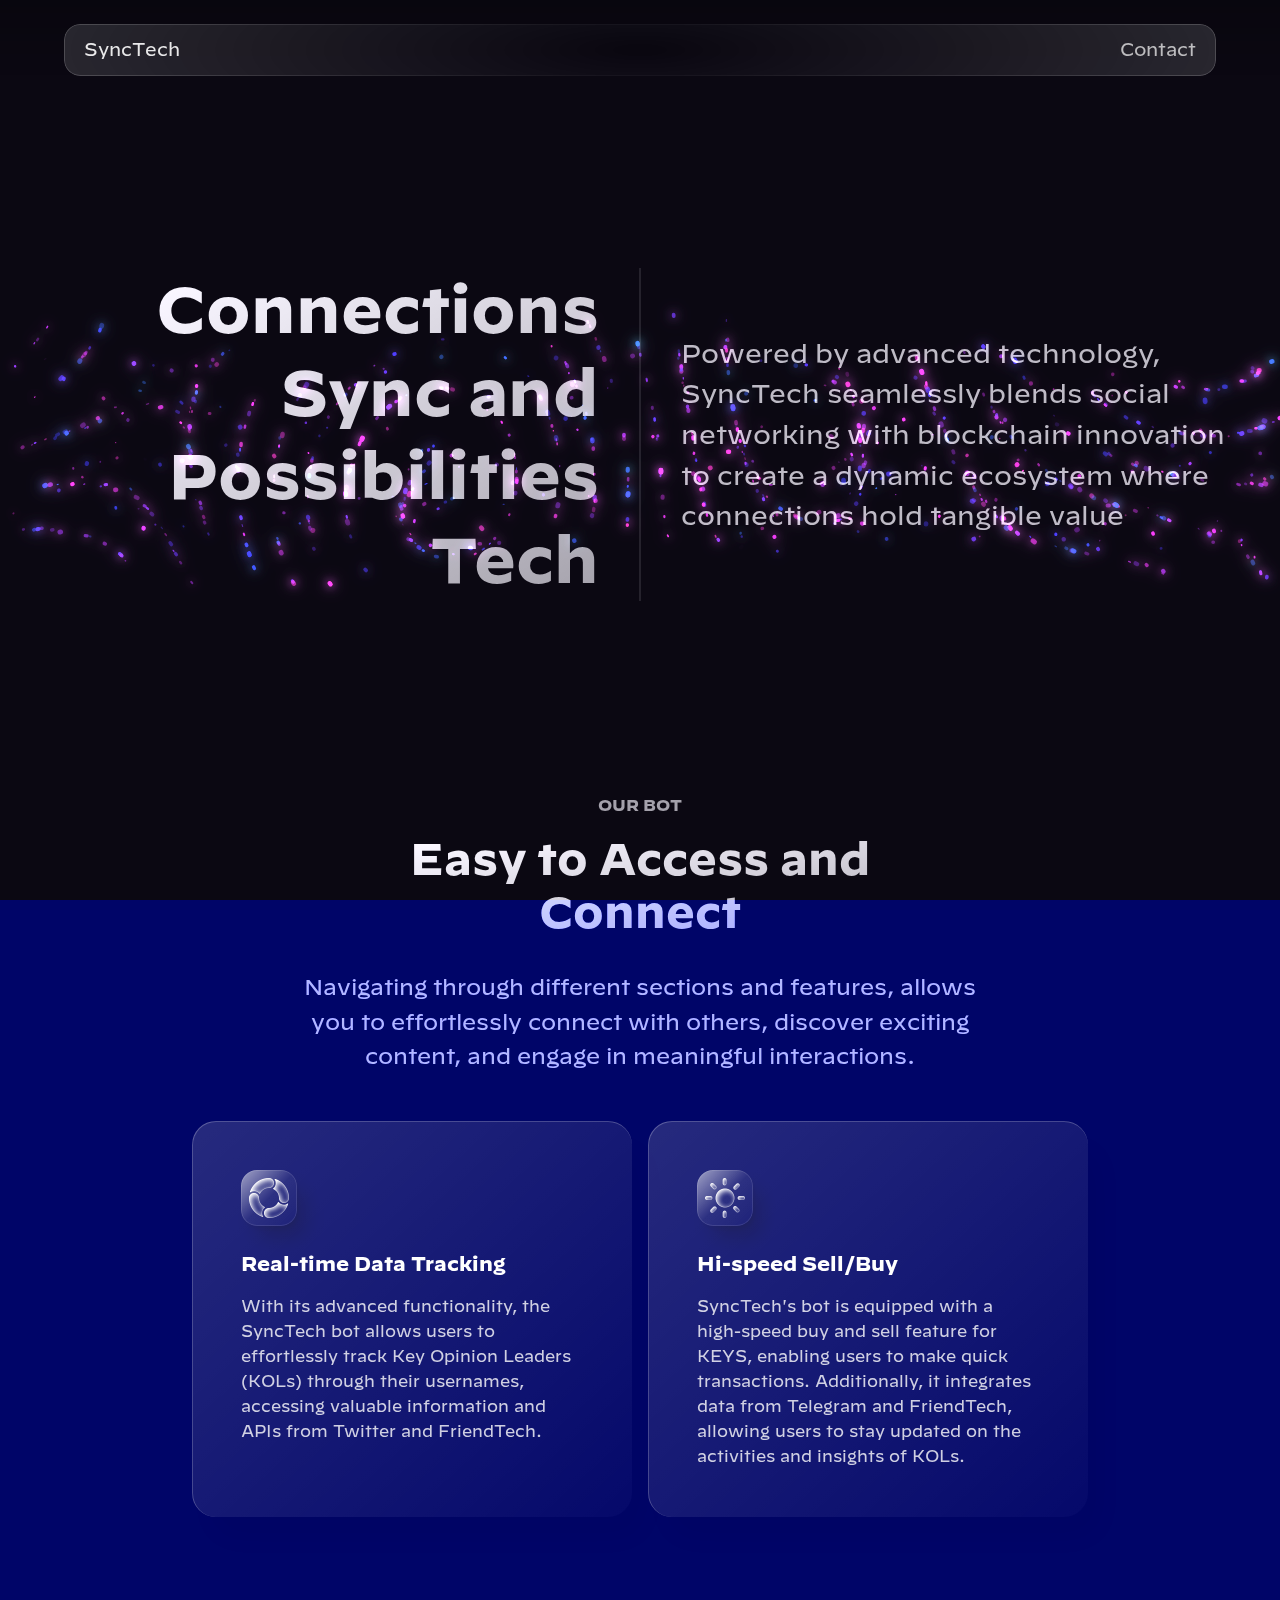
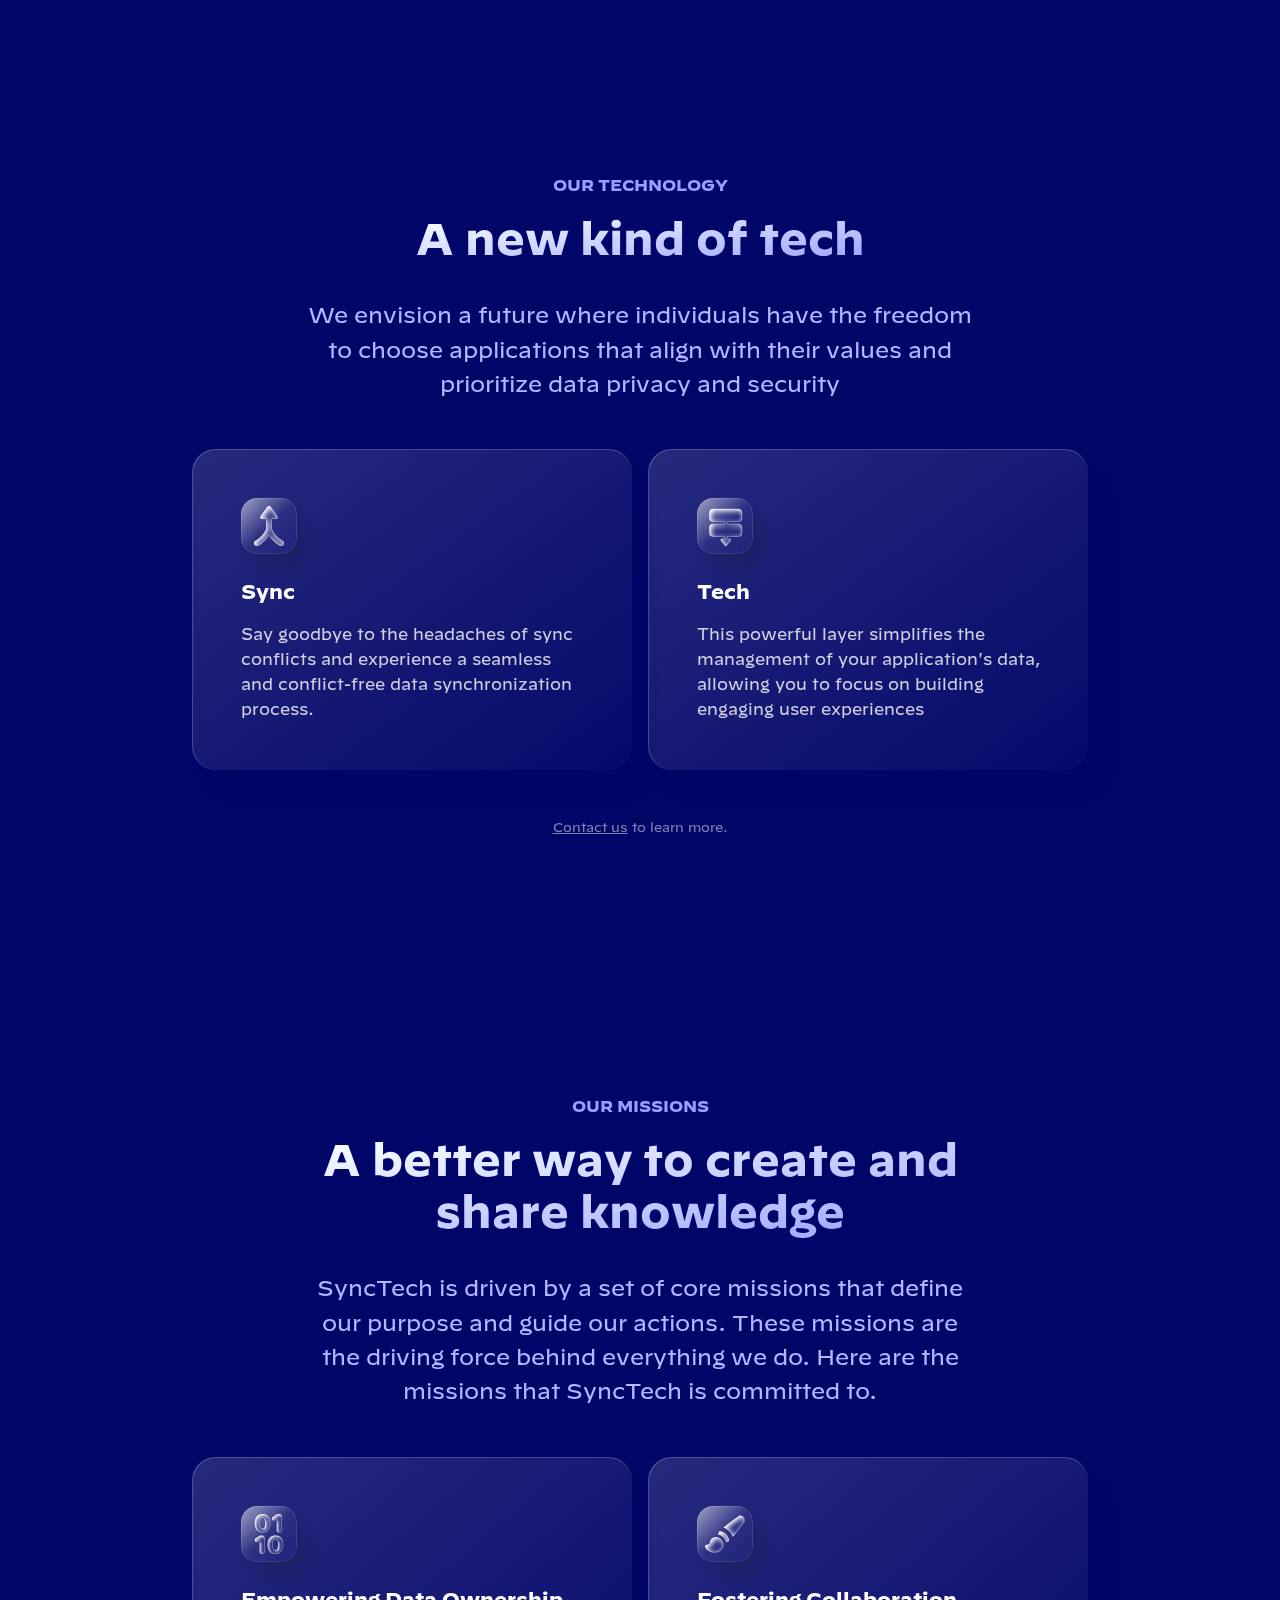
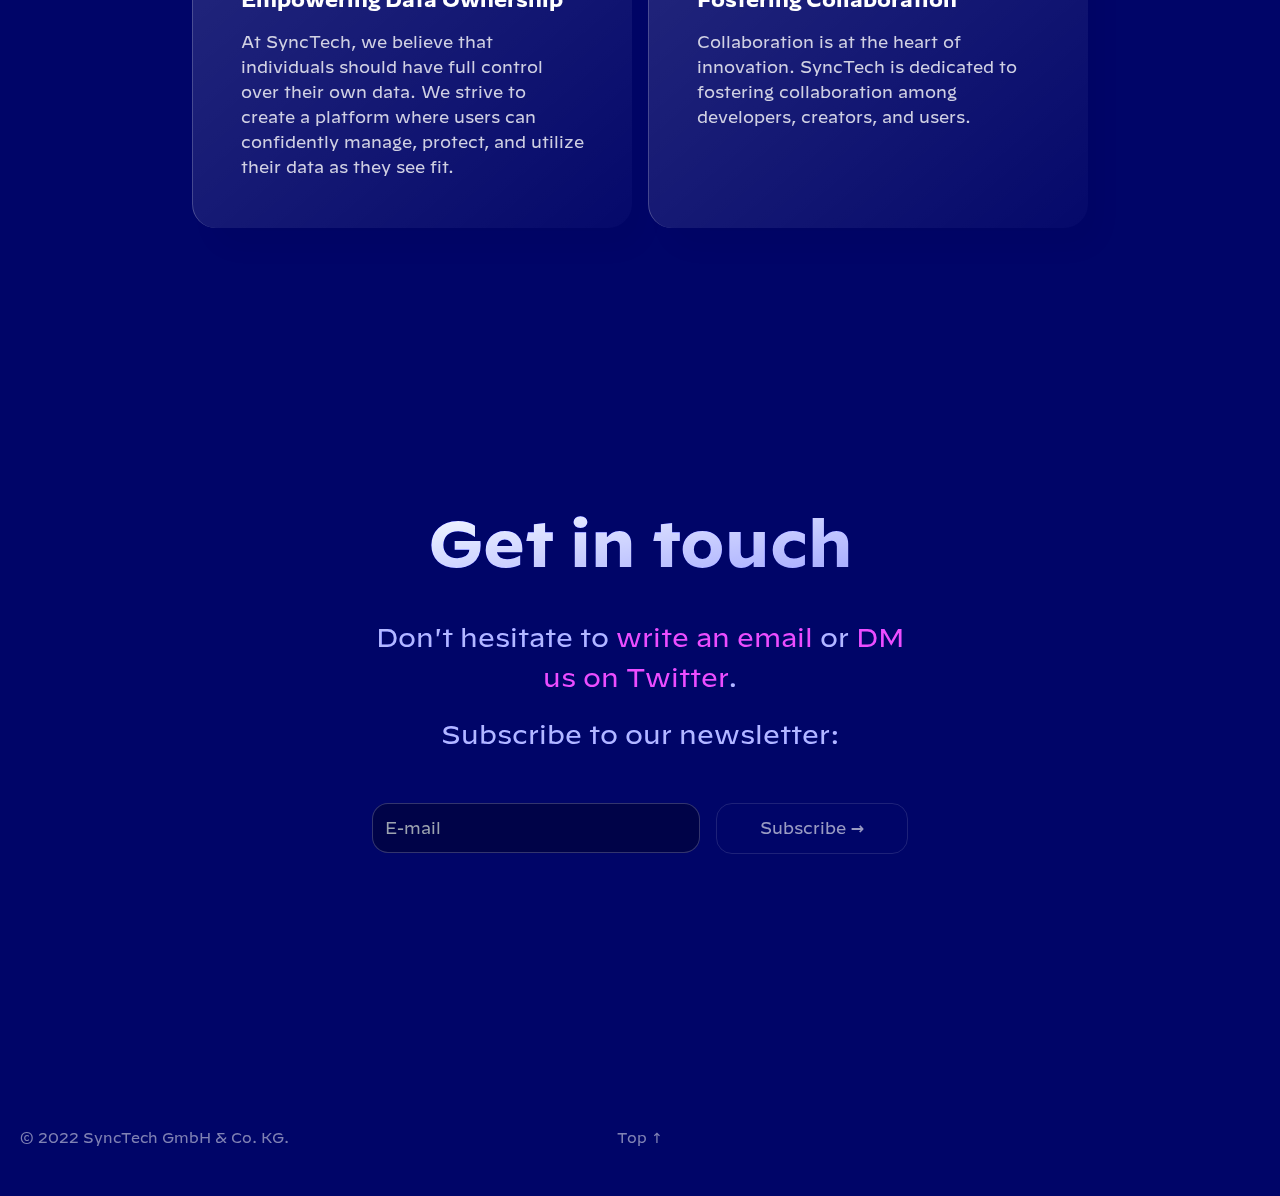
==== index.html @ 9c57cded "Init web" ====
<!DOCTYPE html>
<html lang="en" dir="ltr">
  <head>
    <meta charset="utf-8" />
    <link rel="icon" href="favicon.png" sizes="any" />
    <meta
      name="viewport"
      content="width=device-width, initial-scale=1, viewport-fit=cover"
    />
    <meta http-equiv="content-security-policy" content />
    <title>Semantical</title>
    <meta
      name="description"
      content="Semantical is a small privately funded team aspiring to help individuals regain and keep control of their digital lives by developing humane digital experiences and a technological base for all."
      data-svelte="svelte-8d6ien"
    />
    <meta name="theme-color" content="#2b047a" data-svelte="svelte-8d6ien" />
    <meta
      property="og:url"
      content="https://semantical.com/"
      data-svelte="svelte-8d6ien"
    />
    <meta property="og:type" content="website" data-svelte="svelte-8d6ien" />
    <meta
      property="og:site_name"
      content="Semantical"
      data-svelte="svelte-8d6ien"
    />
    <meta
      property="og:title"
      content="Semantical — Let&#39;s regain control of our digital lives"
      data-svelte="svelte-8d6ien"
    />
    <meta
      property="og:description"
      content="Semantical is a small privately funded team aspiring to help individuals regain and keep control of their digital lives by developing humane digital experiences and a technological base for all."
      data-svelte="svelte-8d6ien"
    />
    <meta
      name="twitter:card"
      content="summary_large_image"
      data-svelte="svelte-8d6ien"
    />
    <meta
      name="twitter:title"
      content="Semantical — Let&#39;s regain control of our digital lives"
      data-svelte="svelte-8d6ien"
    />
    <meta
      name="twitter:description"
      content="Semantical is a small privately funded team aspiring to help individuals regain and keep control of their digital lives by developing humane digital experiences and a technological base for all."
      data-svelte="svelte-8d6ien"
    />
    <meta
      property="og:image"
      content="https://semantical.com/preview.jpg"
      data-svelte="svelte-8d6ien"
    />
    <meta
      property="og:image:secure_url"
      content="https://semantical.com/preview.jpg"
      data-svelte="svelte-8d6ien"
    />
    <meta
      property="og:image:type"
      content="image/jpeg"
      data-svelte="svelte-8d6ien"
    />
    <meta
      property="og:image:width"
      content="1280"
      data-svelte="svelte-8d6ien"
    />
    <meta
      property="og:image:height"
      content="720"
      data-svelte="svelte-8d6ien"
    />
    <meta
      property="og:video"
      content="https://semantical.com/preview.mp4"
      data-svelte="svelte-8d6ien"
    />
    <meta
      property="og:video:secure_url"
      content="https://semantical.com/preview.mp4"
      data-svelte="svelte-8d6ien"
    />
    <meta
      property="og:video:type"
      content="video/mp4"
      data-svelte="svelte-8d6ien"
    />
    <meta
      property="og:video:width"
      content="1280"
      data-svelte="svelte-8d6ien"
    />
    <meta
      property="og:video:height"
      content="720"
      data-svelte="svelte-8d6ien"
    />
    <link href="_app/immutable/assets/_layout-c08d21cc.css" rel="stylesheet" />
    <link href="_app/immutable/assets/_page-bfe4508e.css" rel="stylesheet" />
    <link rel="modulepreload" href="_app/immutable/start-b092109f.js" />
    <link rel="modulepreload" href="_app/immutable/chunks/index-0f9def9f.js" />
    <link
      rel="modulepreload"
      href="_app/immutable/chunks/singletons-992bbdee.js"
    />
    <link
      rel="modulepreload"
      href="_app/immutable/components/pages/_layout.svelte-d5bdb21a.js"
    />
    <link rel="modulepreload" href="_app/immutable/chunks/stores-7d1df338.js" />
    <link
      rel="modulepreload"
      href="_app/immutable/modules/pages/_layout.js-7b9cbfbc.js"
    />
    <link
      rel="modulepreload"
      href="_app/immutable/chunks/_layout-8d2a742b.js"
    />

    <link
      rel="modulepreload"
      href="_app/immutable/components/pages/_page.svelte-9ad414f0.js"
    />
    <link
      rel="preload"
      href="font/Decimal-Book.woff2"
      as="font"
      type="font/woff2"
      crossorigin="anonymous"
    />
    <link
      rel="preload"
      href="font/Decimal-Bold.woff2"
      as="font"
      type="font/woff2"
      crossorigin="anonymous"
    />
    <script src="/canvas.js"></script>
    <script src="/demoad.js"></script>
    <script src="/utils.js"></script>
    <script src="/noise.min.js"></script>
  </head>
  <body class="flex flex-col min-h-smallscreen">
    <div class="content content--canvas">
      <canvas
        width="1119"
        height="920"
        style="position: fixed; top: 0px; left: 0px; width: 100%; height: 100%"
      ></canvas>
    </div>

    <nav
      class="z-40 bg-gradient-to-b from-black/20 to-transparent px-screen pt-5 sm:p-6 sm:pb-0 w-full"
    >
      <div
        class="relative relative mx-auto w-full max-w-6xl rounded-2xl backdrop-blur-lg"
      >
        <div
          class="absolute inset-[.375rem] rounded-[.625rem] bg-white opacity-0"
        ></div>
        <ul
          class="flex justify-between px-5 py-3 text-lg after:absolute after:inset-0 after:rounded-2xl after:border after:border-white/30 after:bg-white/20 svelte-6bv4xv"
        >
          <li class="text-white/90">
            <a
              class="link relative z-10 -mx-[.875rem] -my-[.375rem] block px-[.875rem] py-[.375rem] hover:cursor-pointer"
              href="index.html"
              >SyncTech</a
            >
          </li>
          <div class="flex gap-5 sm:gap-8">
            <li class="text-white/70">
              <a
                class="link relative z-10 -mx-[.875rem] -my-[.375rem] block px-[.875rem] py-[.375rem] hover:cursor-pointer"
                href="index.html#contact"
                >Contact</a
              >
            </li>
          </div>
        </ul>
      </div>
    </nav>
    <div
      class="flex flex-col items-center gap-12 px-screen pt-12 pb-32 sm:gap-48 sm:py-48"
    >
      <div>
        <section class="flex flex-col items-center">
          <header
            class="relative grid max-w-xl grid-cols-1 place-content-center gap-6 mix-blend-plus-lighter sm:gap-10 sm:text-center lg:max-w-7xl lg:grid-cols-[1fr_2px_1fr]"
          >
            <h1 class="title self-center font-extrabold lg:text-right">
              Connections Sync and Possibilities Tech
            </h1>
            <div
              class="divider hidden lg:block lg:bg-white lg:bg-opacity-10"
            ></div>
            <p class="subtitle self-center opacity-70 lg:text-left">
              Powered by advanced technology, SyncTech seamlessly blends social
              networking with blockchain innovation to create a dynamic
              ecosystem where connections hold tangible value
            </p>
          </header>
        </section>
      </div>
    </div>
    <main class="flex flex-col gap-32 px-screen sm:gap-64">
      <section
        class="flex flex-col items-center justify-center gap-12 text-center undefined"
      >
        <header
          class="flex max-w-2xl flex-col gap-4 text-left mix-blend-plus-lighter sm:text-center"
        >
          <p class="font-bold uppercase text-white/60">OUR BOT</p>
          <h2 class="heading mb-4 font-bold sm:mx-auto">
            Easy to Access and Connect
          </h2>
          <p class="subheading opacity-70">
            Navigating through different sections and features, allows you to
            effortlessly connect with others, discover exciting content, and
            engage in meaningful interactions.
          </p>
        </header>
        <div
          class="grid grid-cols-1 gap-4 sm:max-w-3xl sm:grid-cols-[1fr_1fr] xl:max-w-4xl"
        >
          <div class="gesture-wrapper svelte-10rpdgm">
            <div class="gesture-item h-full svelte-10rpdgm">
              <img
                src="icon/now.png"
                loading="lazy"
                width="40"
                height="40"
                alt="'now' icon"
                aria-hidden="true"
                class="icon pointer-events-none absolute top-10 left-10 z-50 m-[1px] box-content rounded-2xl bg-gradient-to-br from-white/50 via-white/5 to-transparent p-2 mix-blend-plus-lighter sm:top-12 sm:left-12 svelte-1pt0422"
              />
              <div
                class="box flex h-full flex-col gap-4 rounded-[1.5rem] p-10 text-left sm:p-12 glass"
              >
                <div
                  aria-hidden="true"
                  class="mb-2 box-content h-10 w-10 p-2"
                ></div>
                <h3 class="headline font-bold">Real-time Data Tracking</h3>
                <p class="text opacity-80">
                  With its advanced functionality, the SyncTech bot allows users
                  to effortlessly track Key Opinion Leaders (KOLs) through their
                  usernames, accessing valuable information and APIs from
                  Twitter and FriendTech.
                </p>
              </div>
            </div>
          </div>
          <div class="gesture-wrapper svelte-10rpdgm">
            <div class="gesture-item h-full svelte-10rpdgm">
              <img
                src="icon/today.png"
                loading="lazy"
                width="40"
                height="40"
                alt="'today' icon"
                aria-hidden="true"
                class="icon pointer-events-none absolute top-10 left-10 z-50 m-[1px] box-content rounded-2xl bg-gradient-to-br from-white/50 via-white/5 to-transparent p-2 mix-blend-plus-lighter sm:top-12 sm:left-12 svelte-1pt0422"
              />
              <div
                class="box flex h-full flex-col gap-4 rounded-[1.5rem] p-10 text-left sm:p-12 glass"
              >
                <div
                  aria-hidden="true"
                  class="mb-2 box-content h-10 w-10 p-2"
                ></div>
                <h3 class="headline font-bold">Hi-speed Sell/Buy</h3>
                <p class="text opacity-80">
                  SyncTech's bot is equipped with a high-speed buy and sell
                  feature for KEYS, enabling users to make quick transactions.
                  Additionally, it integrates data from Telegram and FriendTech,
                  allowing users to stay updated on the activities and insights
                  of KOLs.
                </p>
              </div>
            </div>
          </div>
        </div>
      </section>
      <section
        class="flex flex-col items-center justify-center gap-12 text-center undefined"
      >
        <header
          class="flex max-w-2xl flex-col gap-4 text-left mix-blend-plus-lighter sm:text-center"
        >
          <p class="font-bold uppercase text-white/60">OUR TECHNOLOGY</p>
          <h2 class="heading mb-4 font-bold sm:mx-auto">A new kind of tech</h2>
          <p class="subheading opacity-70">
            We envision a future where individuals have the freedom to choose
            applications that align with their values and prioritize data
            privacy and security
          </p>
        </header>
        <div
          class="grid grid-cols-1 gap-4 sm:max-w-3xl sm:grid-cols-[1fr_1fr] xl:max-w-4xl"
        >
          <div class="gesture-wrapper svelte-10rpdgm">
            <div class="gesture-item h-full svelte-10rpdgm">
              <img
                src="icon/convergent.png"
                loading="lazy"
                width="40"
                height="40"
                alt="'convergent' icon"
                aria-hidden="true"
                class="icon pointer-events-none absolute top-10 left-10 z-50 m-[1px] box-content rounded-2xl bg-gradient-to-br from-white/50 via-white/5 to-transparent p-2 mix-blend-plus-lighter sm:top-12 sm:left-12 svelte-1pt0422"
              />
              <div
                class="box flex h-full flex-col gap-4 rounded-[1.5rem] p-10 text-left sm:p-12 glass"
              >
                <div
                  aria-hidden="true"
                  class="mb-2 box-content h-10 w-10 p-2"
                ></div>
                <h3 class="headline font-bold">Sync</h3>
                <p class="text opacity-80">
                  Say goodbye to the headaches of sync conflicts and experience
                  a seamless and conflict-free data synchronization process.
                </p>
              </div>
            </div>
          </div>
          <div class="gesture-wrapper svelte-10rpdgm">
            <div class="gesture-item h-full svelte-10rpdgm">
              <img
                src="icon/dataflow.png"
                loading="lazy"
                width="40"
                height="40"
                alt="'dataflow' icon"
                aria-hidden="true"
                class="icon pointer-events-none absolute top-10 left-10 z-50 m-[1px] box-content rounded-2xl bg-gradient-to-br from-white/50 via-white/5 to-transparent p-2 mix-blend-plus-lighter sm:top-12 sm:left-12 svelte-1pt0422"
              />
              <div
                class="box flex h-full flex-col gap-4 rounded-[1.5rem] p-10 text-left sm:p-12 glass"
              >
                <div
                  aria-hidden="true"
                  class="mb-2 box-content h-10 w-10 p-2"
                ></div>
                <h3 class="headline font-bold">Tech</h3>
                <p class="text opacity-80">
                  This powerful layer simplifies the management of your
                  application's data, allowing you to focus on building engaging
                  user experiences
                </p>
              </div>
            </div>
          </div>
        </div>
        <small class="opacity-50" slot="after"
          ><a href="index.html#contact" class="underline">Contact us</a> to
          learn more.
        </small>
      </section>
      <section
        class="flex flex-col items-center justify-center gap-12 text-center undefined"
      >
        <header
          class="flex max-w-2xl flex-col gap-4 text-left mix-blend-plus-lighter sm:text-center"
        >
          <p class="font-bold uppercase text-white/60">OUR MISSIONS</p>
          <h2 class="heading mb-4 font-bold sm:mx-auto">
            A better way to create and share knowledge
          </h2>
          <p class="subheading opacity-70">
            SyncTech is driven by a set of core missions that define our purpose
            and guide our actions. These missions are the driving force behind
            everything we do. Here are the missions that SyncTech is committed
            to.
          </p>
        </header>
        <div
          class="grid grid-cols-1 gap-4 sm:max-w-3xl sm:grid-cols-[1fr_1fr] xl:max-w-4xl"
        >
          <div class="gesture-wrapper svelte-10rpdgm">
            <div class="gesture-item h-full svelte-10rpdgm">
              <img
                src="icon/data.png"
                loading="lazy"
                width="40"
                height="40"
                alt="'data' icon"
                aria-hidden="true"
                class="icon pointer-events-none absolute top-10 left-10 z-50 m-[1px] box-content rounded-2xl bg-gradient-to-br from-white/50 via-white/5 to-transparent p-2 mix-blend-plus-lighter sm:top-12 sm:left-12 svelte-1pt0422"
              />
              <div
                class="box flex h-full flex-col gap-4 rounded-[1.5rem] p-10 text-left sm:p-12 glass"
              >
                <div
                  aria-hidden="true"
                  class="mb-2 box-content h-10 w-10 p-2"
                ></div>
                <h3 class="headline font-bold">Empowering Data Ownership</h3>
                <p class="text opacity-80">
                  At SyncTech, we believe that individuals should have full
                  control over their own data. We strive to create a platform
                  where users can confidently manage, protect, and utilize their
                  data as they see fit.
                </p>
              </div>
            </div>
          </div>
          <div class="gesture-wrapper svelte-10rpdgm">
            <div class="gesture-item h-full svelte-10rpdgm">
              <img
                src="icon/create.png"
                loading="lazy"
                width="40"
                height="40"
                alt="'create' icon"
                aria-hidden="true"
                class="icon pointer-events-none absolute top-10 left-10 z-50 m-[1px] box-content rounded-2xl bg-gradient-to-br from-white/50 via-white/5 to-transparent p-2 mix-blend-plus-lighter sm:top-12 sm:left-12 svelte-1pt0422"
              />
              <div
                class="box flex h-full flex-col gap-4 rounded-[1.5rem] p-10 text-left sm:p-12 glass"
              >
                <div
                  aria-hidden="true"
                  class="mb-2 box-content h-10 w-10 p-2"
                ></div>
                <h3 class="headline font-bold">Fostering Collaboration</h3>
                <p class="text opacity-80">
                  Collaboration is at the heart of innovation. SyncTech is
                  dedicated to fostering collaboration among developers,
                  creators, and users.
                </p>
              </div>
            </div>
          </div>
        </div>
      </section>
    </main>
    <div class="min-h-smallscreen flex flex-col">
      <section
        id="contact"
        class="flex min-h-screen flex-col justify-center gap-12 px-screen sm:text-center mx-auto max-w-xl grow"
      >
        <div class="flex flex-col justify-center gap-4 mix-blend-plus-lighter">
          <h2 class="title mb-4 font-bold">Get in touch</h2>
          <p class="subtitle text-white/70">
            Don&#39;t hesitate to
            <a href="" class="text-pink-500">write an email</a>
            or
            <a href="" class="text-pink-500">DM us on Twitter</a>.
          </p>
          <p class="subtitle text-white/70">Subscribe to our newsletter:</p>
        </div>
        <form
          class="isolate mx-auto flex w-full flex-col items-start gap-4 transition-all md:flex-row"
        >
          <input
            type="email"
            name="email"
            placeholder="E-mail"
            class="w-full grow rounded-2xl border-[0.5px] border-white/20 bg-black/30 p-3 backdrop-blur-lg transition-all"
          />
          <button
            type="submit"
            disabled
            class="relative w-full min-w-[12rem] rounded-2xl bg-white/10 p-3 backdrop-blur-lg transition-all after:transition-all hover:bg-white/20 disabled:border-[0.5px] disabled:border-white/20 disabled:bg-transparent disabled:p-[-0.5px] disabled:opacity-60 disabled:hover:bg-transparent md:w-auto form-none svelte-u3g3ao"
          >
            Subscribe&nbsp;<span class="font-sans font-bold">&rarr;</span>
          </button>
        </form>
      </section>
      <footer
        class="grid gap-6 px-screen text-sm lg:grid-cols-3 dark relative pb-12"
      >
        <p
          class="order-2 flex justify-center opacity-50 lg:order-1 lg:justify-start"
        >
          © 2022 SyncTech GmbH &amp; Co. KG.
        </p>
        <div
          class="order-1 flex justify-center divide-x divide-black/30 opacity-50 dark:divide-white/30"
        >
          <p class="h-min px-4">
            <button>Top <span class="font-sans">↑</span></button>
          </p>
        </div>
      </footer>
    </div>
    <script
      data-cfasync="false"
      src="cdn-cgi/scripts/5c5dd728/cloudflare-static/email-decode.min.js"
    ></script>
    <script type="module" data-sveltekit-hydrate="11spoh">
      import { start } from "./_app/immutable/start-b092109f.js";

      start({
        env: {},
        hydrate: {
          status: 200,
          error: null,
          node_ids: [0, 2],
          params: {},
          routeId: "",
          data: (function (a) {
            return [a, a];
          })(null),
          form: null,
        },
        paths: { base: "", assets: "" },
        target: document.querySelector('[data-sveltekit-hydrate="11spoh"]')
          .parentNode,
        trailing_slash: "never",
      });
    </script>
    <script
      defer
      src="https://static.cloudflareinsights.com/beacon.min.js/v8b253dfea2ab4077af8c6f58422dfbfd1689876627854"
      integrity="sha512-bjgnUKX4azu3dLTVtie9u6TKqgx29RBwfj3QXYt5EKfWM/9hPSAI/4qcV5NACjwAo8UtTeWefx6Zq5PHcMm7Tg=="
      data-cf-beacon='{"rayId":"7ff683641bcc7c83","version":"2023.8.0","r":1,"b":1,"token":"fa172fde4f7947ed870f79168eda29f5","si":100}'
      crossorigin="anonymous"
    ></script>
  </body>
</html>
---- _app/immutable/assets/_layout-c08d21cc.css ----
*,:before,:after{box-sizing:border-box;border-width:0;border-style:solid;border-color:#e5e7eb}:before,:after{--tw-content: ""}html{line-height:1.5;-webkit-text-size-adjust:100%;-moz-tab-size:4;-o-tab-size:4;tab-size:4;font-family:ui-sans-serif,system-ui,-apple-system,BlinkMacSystemFont,Segoe UI,Roboto,Helvetica Neue,Arial,Noto Sans,sans-serif,"Apple Color Emoji","Segoe UI Emoji",Segoe UI Symbol,"Noto Color Emoji"}body{margin:0;line-height:inherit}hr{height:0;color:inherit;border-top-width:1px}abbr:where([title]){-webkit-text-decoration:underline dotted;text-decoration:underline dotted}h1,h2,h3,h4,h5,h6{font-size:inherit;font-weight:inherit}a{color:inherit;text-decoration:inherit}b,strong{font-weight:bolder}code,kbd,samp,pre{font-family:ui-monospace,SFMono-Regular,Menlo,Monaco,Consolas,Liberation Mono,Courier New,monospace;font-size:1em}small{font-size:80%}sub,sup{font-size:75%;line-height:0;position:relative;vertical-align:baseline}sub{bottom:-.25em}sup{top:-.5em}table{text-indent:0;border-color:inherit;border-collapse:collapse}button,input,optgroup,select,textarea{font-family:inherit;font-size:100%;line-height:inherit;color:inherit;margin:0;padding:0}button,select{text-transform:none}button,[type=button],[type=reset],[type=submit]{-webkit-appearance:button;background-color:transparent;background-image:none}:-moz-focusring{outline:auto}:-moz-ui-invalid{box-shadow:none}progress{vertical-align:baseline}::-webkit-inner-spin-button,::-webkit-outer-spin-button{height:auto}[type=search]{-webkit-appearance:textfield;outline-offset:-2px}::-webkit-search-decoration{-webkit-appearance:none}::-webkit-file-upload-button{-webkit-appearance:button;font:inherit}summary{display:list-item}blockquote,dl,dd,h1,h2,h3,h4,h5,h6,hr,figure,p,pre{margin:0}fieldset{margin:0;padding:0}legend{padding:0}ol,ul,menu{list-style:none;margin:0;padding:0}textarea{resize:vertical}input::-moz-placeholder,textarea::-moz-placeholder{opacity:1;color:#9ca3af}input:-ms-input-placeholder,textarea:-ms-input-placeholder{opacity:1;color:#9ca3af}input::placeholder,textarea::placeholder{opacity:1;color:#9ca3af}button,[role=button]{cursor:pointer}:disabled{cursor:default}img,svg,video,canvas,audio,iframe,embed,object{display:block;vertical-align:middle}img,video{max-width:100%;height:auto}[hidden]{display:none}*,:before,:after{--tw-translate-x: 0;--tw-translate-y: 0;--tw-rotate: 0;--tw-skew-x: 0;--tw-skew-y: 0;--tw-scale-x: 1;--tw-scale-y: 1;--tw-pan-x: ;--tw-pan-y: ;--tw-pinch-zoom: ;--tw-scroll-snap-strictness: proximity;--tw-ordinal: ;--tw-slashed-zero: ;--tw-numeric-figure: ;--tw-numeric-spacing: ;--tw-numeric-fraction: ;--tw-ring-inset: ;--tw-ring-offset-width: 0px;--tw-ring-offset-color: #fff;--tw-ring-color: rgb(59 130 246 / .5);--tw-ring-offset-shadow: 0 0 #0000;--tw-ring-shadow: 0 0 #0000;--tw-shadow: 0 0 #0000;--tw-shadow-colored: 0 0 #0000;--tw-blur: ;--tw-brightness: ;--tw-contrast: ;--tw-grayscale: ;--tw-hue-rotate: ;--tw-invert: ;--tw-saturate: ;--tw-sepia: ;--tw-drop-shadow: ;--tw-backdrop-blur: ;--tw-backdrop-brightness: ;--tw-backdrop-contrast: ;--tw-backdrop-grayscale: ;--tw-backdrop-hue-rotate: ;--tw-backdrop-invert: ;--tw-backdrop-opacity: ;--tw-backdrop-saturate: ;--tw-backdrop-sepia: }.title{font-size:3.75rem;line-height:1.3;background-image:linear-gradient(to bottom right,var(--tw-gradient-stops));--tw-gradient-from: #fff;--tw-gradient-stops: var(--tw-gradient-from), var(--tw-gradient-to, rgb(255 255 255 / 0));--tw-gradient-to: rgb(255 255 255 / .6);-webkit-background-clip:text;background-clip:text;color:transparent;font-size:clamp(2.5rem,2.5vw + 2rem,4rem)}.heading{font-size:2.25rem;line-height:2.5rem;line-height:1.2;background-image:linear-gradient(to bottom right,var(--tw-gradient-stops));--tw-gradient-from: #fff;--tw-gradient-stops: var(--tw-gradient-from), var(--tw-gradient-to, rgb(255 255 255 / 0));--tw-gradient-to: rgb(255 255 255 / .6);-webkit-background-clip:text;background-clip:text;color:transparent;font-size:clamp(2.25rem,.924vw + 2.011rem,2.75rem)}.headline{font-size:1.25rem;line-height:1.75rem;line-height:1.4}.subtitle{font-size:1.5rem;line-height:2rem;line-height:1.5625;font-size:clamp(1.375rem,.417vw + 1.292rem,1.625rem)}.subheading{font-size:1.25rem;line-height:1.75rem;line-height:1.5625;font-size:clamp(1.25rem,.231vw + 1.19rem,1.375rem)}.text{line-height:1.5625}.pointer-events-none{pointer-events:none}.visible{visibility:visible}.static{position:static}.fixed{position:fixed}.absolute{position:absolute}.relative{position:relative}.inset-0{top:0px;right:0px;bottom:0px;left:0px}.inset-6{top:1.5rem;right:1.5rem;bottom:1.5rem;left:1.5rem}.inset-\[\.375rem\]{top:.375rem;right:.375rem;bottom:.375rem;left:.375rem}.top-10{top:2.5rem}.left-10{left:2.5rem}.isolate{isolation:isolate}.-z-10{z-index:-10}.z-50{z-index:50}.z-40{z-index:40}.z-10{z-index:10}.order-2{order:2}.order-1{order:1}.order-3{order:3}.m-\[1px\]{margin:1px}.mx-auto{margin-left:auto;margin-right:auto}.-mx-\[\.875rem\]{margin-left:-.875rem;margin-right:-.875rem}.-my-\[\.375rem\]{margin-top:-.375rem;margin-bottom:-.375rem}.mb-4{margin-bottom:1rem}.mb-2{margin-bottom:.5rem}.box-content{box-sizing:content-box}.block{display:block}.flex{display:flex}.table{display:table}.grid{display:grid}.hidden{display:none}.h-full{height:100%}.h-10{height:2.5rem}.h-min{height:-webkit-min-content;height:-moz-min-content;height:min-content}.min-h-screen{min-height:100vh}.w-full{width:100%}.w-10{width:2.5rem}.min-w-\[12rem\]{min-width:12rem}.max-w-xl{max-width:36rem}.max-w-lg{max-width:32rem}.max-w-2xl{max-width:42rem}.max-w-6xl{max-width:72rem}.max-w-full{max-width:100%}.grow{flex-grow:1}.translate-y-8{--tw-translate-y: 2rem;transform:translate(var(--tw-translate-x),var(--tw-translate-y)) rotate(var(--tw-rotate)) skew(var(--tw-skew-x)) skewY(var(--tw-skew-y)) scaleX(var(--tw-scale-x)) scaleY(var(--tw-scale-y))}.transform{transform:translate(var(--tw-translate-x),var(--tw-translate-y)) rotate(var(--tw-rotate)) skew(var(--tw-skew-x)) skewY(var(--tw-skew-y)) scaleX(var(--tw-scale-x)) scaleY(var(--tw-scale-y))}.resize{resize:both}.grid-cols-1{grid-template-columns:repeat(1,minmax(0,1fr))}.flex-col{flex-direction:column}.place-content-center{place-content:center}.items-start{align-items:flex-start}.items-center{align-items:center}.justify-center{justify-content:center}.justify-between{justify-content:space-between}.gap-12{gap:3rem}.gap-32{gap:8rem}.gap-2{gap:.5rem}.gap-4{gap:1rem}.gap-6{gap:1.5rem}.gap-5{gap:1.25rem}.divide-x>:not([hidden])~:not([hidden]){--tw-divide-x-reverse: 0;border-right-width:calc(1px * var(--tw-divide-x-reverse));border-left-width:calc(1px * calc(1 - var(--tw-divide-x-reverse)))}.divide-black\/30>:not([hidden])~:not([hidden]){border-color:#0000004d}.self-center{align-self:center}.overflow-scroll{overflow:scroll}.rounded-3xl{border-radius:1.5rem}.rounded-2xl{border-radius:1rem}.rounded-\[1\.5rem\]{border-radius:1.5rem}.rounded-\[\.625rem\]{border-radius:.625rem}.border{border-width:1px}.border-\[0\.5px\]{border-width:.5px}.border-t{border-top-width:1px}.border-l{border-left-width:1px}.border-white\/20{border-color:#fff3}.border-t-white\/\[\.25\]{border-top-color:#ffffff40}.bg-white{--tw-bg-opacity: 1;background-color:rgb(255 255 255 / var(--tw-bg-opacity))}.bg-black\/30{background-color:#0000004d}.bg-white\/10{background-color:#ffffff1a}.bg-gradient-to-b{background-image:linear-gradient(to bottom,var(--tw-gradient-stops))}.bg-gradient-to-br{background-image:linear-gradient(to bottom right,var(--tw-gradient-stops))}.from-transparent{--tw-gradient-from: transparent;--tw-gradient-stops: var(--tw-gradient-from), var(--tw-gradient-to, rgb(0 0 0 / 0))}.from-white\/50{--tw-gradient-from: rgb(255 255 255 / .5);--tw-gradient-stops: var(--tw-gradient-from), var(--tw-gradient-to, rgb(255 255 255 / 0))}.from-white\/\[\.15\]{--tw-gradient-from: rgb(255 255 255 / .15);--tw-gradient-stops: var(--tw-gradient-from), var(--tw-gradient-to, rgb(255 255 255 / 0))}.from-black\/20{--tw-gradient-from: rgb(0 0 0 / .2);--tw-gradient-stops: var(--tw-gradient-from), var(--tw-gradient-to, rgb(0 0 0 / 0))}.via-transparent{--tw-gradient-stops: var(--tw-gradient-from), transparent, var(--tw-gradient-to, rgb(0 0 0 / 0))}.via-white\/5{--tw-gradient-stops: var(--tw-gradient-from), rgb(255 255 255 / .05), var(--tw-gradient-to, rgb(255 255 255 / 0))}.to-white\/10{--tw-gradient-to: rgb(255 255 255 / .1)}.to-transparent{--tw-gradient-to: transparent}.p-2{padding:.5rem}.p-10{padding:2.5rem}.p-3{padding:.75rem}.px-screen{padding-left:1.25rem;padding-right:1.25rem}.px-8{padding-left:2rem;padding-right:2rem}.py-6{padding-top:1.5rem;padding-bottom:1.5rem}.px-4{padding-left:1rem;padding-right:1rem}.px-5{padding-left:1.25rem;padding-right:1.25rem}.py-3{padding-top:.75rem;padding-bottom:.75rem}.px-\[\.875rem\]{padding-left:.875rem;padding-right:.875rem}.py-\[\.375rem\]{padding-top:.375rem;padding-bottom:.375rem}.pt-12{padding-top:3rem}.pb-32{padding-bottom:8rem}.pb-12{padding-bottom:3rem}.pt-5{padding-top:1.25rem}.text-left{text-align:left}.text-center{text-align:center}.font-sans{font-family:ui-sans-serif,system-ui,-apple-system,BlinkMacSystemFont,Segoe UI,Roboto,Helvetica Neue,Arial,Noto Sans,sans-serif,"Apple Color Emoji","Segoe UI Emoji",Segoe UI Symbol,"Noto Color Emoji"}.text-xs{font-size:.75rem;line-height:1rem}.text-sm{font-size:.875rem;line-height:1.25rem}.text-lg{font-size:1.125rem;line-height:1.75rem}.font-bold{font-weight:700}.font-extrabold{font-weight:800}.uppercase{text-transform:uppercase}.text-white\/70{color:#ffffffb3}.text-white\/80{color:#fffc}.text-pink-500{--tw-text-opacity: 1;color:rgb(236 72 153 / var(--tw-text-opacity))}.text-white\/60{color:#fff9}.text-white\/90{color:#ffffffe6}.underline{-webkit-text-decoration-line:underline;text-decoration-line:underline}.accent-purple-600{accent-color:#9333ea}.opacity-50{opacity:.5}.opacity-80{opacity:.8}.opacity-70{opacity:.7}.opacity-0{opacity:0}.blur{--tw-blur: blur(8px);filter:var(--tw-blur) var(--tw-brightness) var(--tw-contrast) var(--tw-grayscale) var(--tw-hue-rotate) var(--tw-invert) var(--tw-saturate) var(--tw-sepia) var(--tw-drop-shadow)}.invert{--tw-invert: invert(100%);filter:var(--tw-blur) var(--tw-brightness) var(--tw-contrast) var(--tw-grayscale) var(--tw-hue-rotate) var(--tw-invert) var(--tw-saturate) var(--tw-sepia) var(--tw-drop-shadow)}.filter{filter:var(--tw-blur) var(--tw-brightness) var(--tw-contrast) var(--tw-grayscale) var(--tw-hue-rotate) var(--tw-invert) var(--tw-saturate) var(--tw-sepia) var(--tw-drop-shadow)}.backdrop-blur-lg{--tw-backdrop-blur: blur(16px);-webkit-backdrop-filter:var(--tw-backdrop-blur) var(--tw-backdrop-brightness) var(--tw-backdrop-contrast) var(--tw-backdrop-grayscale) var(--tw-backdrop-hue-rotate) var(--tw-backdrop-invert) var(--tw-backdrop-opacity) var(--tw-backdrop-saturate) var(--tw-backdrop-sepia);backdrop-filter:var(--tw-backdrop-blur) var(--tw-backdrop-brightness) var(--tw-backdrop-contrast) var(--tw-backdrop-grayscale) var(--tw-backdrop-hue-rotate) var(--tw-backdrop-invert) var(--tw-backdrop-opacity) var(--tw-backdrop-saturate) var(--tw-backdrop-sepia)}.transition-transform{transition-property:transform;transition-timing-function:cubic-bezier(.4,0,.2,1);transition-duration:.15s}.transition-all{transition-property:all;transition-timing-function:cubic-bezier(.4,0,.2,1);transition-duration:.15s}.duration-500{transition-duration:.5s}.ease-in-out{transition-timing-function:cubic-bezier(.4,0,.2,1)}.mix-blend-plus-lighter{mix-blend-mode:plus-lighter}.line-clamp-2{overflow:hidden;display:-webkit-box;-webkit-box-orient:vertical;-webkit-line-clamp:2}.min-h-smallscreen{min-height:100vh}@supports (min-height: 100svh){.min-h-smallscreen{min-height:100svh}}html{scroll-behavior:smooth}body{background-color:#000568;color:#fff;font-family:Decimal,-apple-system,BlinkMacSystemFont,Segoe UI,Roboto,Oxygen,Ubuntu,Cantarell,Open Sans,Helvetica Neue,sans-serif;text-rendering:optimizelegibility;-webkit-font-smoothing:antialiased;-moz-osx-font-smoothing:grayscale;font-synthesis:none;-webkit-text-size-adjust:100%;-moz-text-size-adjust:100%;text-size-adjust:100%;padding-left:env(safe-area-inset-left);padding-right:env(safe-area-inset-right);--accent-rgb: 184, 23, 224;--accent: rgb(var(--accent-rgb));accent-color:var(--accent)}*{box-sizing:border-box}@font-face{font-family:Decimal;src:url(../../../font/Decimal-Book.woff2) format("woff2"),url(../../../font/Decimal-Book.woff) format("woff");font-display:block}@font-face{font-family:Decimal;src:url(../../../font/Decimal-Bold.woff2) format("woff2"),url(../../../font/Decimal-Bold.woff) format("woff");font-weight:700;font-display:block}.after\:absolute:after{content:var(--tw-content);position:absolute}.after\:inset-0:after{content:var(--tw-content);top:0px;right:0px;bottom:0px;left:0px}.after\:rounded-2xl:after{content:var(--tw-content);border-radius:1rem}.after\:border:after{content:var(--tw-content);border-width:1px}.after\:border-white\/30:after{content:var(--tw-content);border-color:#ffffff4d}.after\:bg-white\/20:after{content:var(--tw-content);background-color:#fff3}.after\:transition-all:after{content:var(--tw-content);transition-property:all;transition-timing-function:cubic-bezier(.4,0,.2,1);transition-duration:.15s}.hover\:cursor-pointer:hover{cursor:pointer}.hover\:bg-white\/20:hover{background-color:#fff3}.disabled\:border-\[0\.5px\]:disabled{border-width:.5px}.disabled\:border-white\/20:disabled{border-color:#fff3}.disabled\:bg-transparent:disabled{background-color:transparent}.disabled\:p-\[-0\.5px\]:disabled{padding:-.5px}.disabled\:opacity-60:disabled{opacity:.6}.disabled\:hover\:bg-transparent:hover:disabled{background-color:transparent}.group:hover .group-hover\:translate-x-2{--tw-translate-x: .5rem;transform:translate(var(--tw-translate-x),var(--tw-translate-y)) rotate(var(--tw-rotate)) skew(var(--tw-skew-x)) skewY(var(--tw-skew-y)) scaleX(var(--tw-scale-x)) scaleY(var(--tw-scale-y))}.dark .dark\:divide-white\/30>:not([hidden])~:not([hidden]){border-color:#ffffff4d}@media (min-width: 640px){.sm\:top-12{top:3rem}.sm\:left-12{left:3rem}.sm\:mx-auto{margin-left:auto;margin-right:auto}.sm\:max-w-3xl{max-width:48rem}.sm\:grid-cols-\[1fr_1fr\]{grid-template-columns:1fr 1fr}.sm\:gap-48{gap:12rem}.sm\:gap-64{gap:16rem}.sm\:gap-10{gap:2.5rem}.sm\:gap-8{gap:2rem}.sm\:p-12{padding:3rem}.sm\:p-6{padding:1.5rem}.sm\:py-48{padding-top:12rem;padding-bottom:12rem}.sm\:pb-0{padding-bottom:0}.sm\:text-center{text-align:center}}@media (min-width: 768px){.md\:w-auto{width:auto}.md\:flex-row{flex-direction:row}}@media (min-width: 1024px){.lg\:order-1{order:1}.lg\:block{display:block}.lg\:max-w-7xl{max-width:80rem}.lg\:grid-cols-3{grid-template-columns:repeat(3,minmax(0,1fr))}.lg\:grid-cols-\[1fr_2px_1fr\]{grid-template-columns:1fr 2px 1fr}.lg\:justify-start{justify-content:flex-start}.lg\:justify-end{justify-content:flex-end}.lg\:bg-white{--tw-bg-opacity: 1;background-color:rgb(255 255 255 / var(--tw-bg-opacity))}.lg\:bg-opacity-10{--tw-bg-opacity: .1}.lg\:text-left{text-align:left}.lg\:text-right{text-align:right}}@media (min-width: 1280px){.xl\:max-w-4xl{max-width:56rem}}ul.svelte-6bv4xv:after{-webkit-mask-image:radial-gradient(ellipse 50% 200%,transparent 0%,black 150%);mask-image:radial-gradient(ellipse 50% 200%,transparent 0%,black 150%)}@media (min-width: 640px){ul.svelte-6bv4xv:after{-webkit-mask-image:radial-gradient(ellipse 80% 400%,transparent 0%,black 100%);mask-image:radial-gradient(ellipse 80% 400%,transparent 0%,black 100%)}}
---- _app/immutable/assets/_page-bfe4508e.css ----
.gesture-wrapper.svelte-10rpdgm{transform:translateZ(0)}@media (min-width: 640px){.gesture-item.svelte-10rpdgm{transform:perspective(1000px) scale(var(--gesture-scale)) rotateX(calc(var(--gesture-x) * 10deg)) rotateY(calc(var(--gesture-y) * 10deg))}@media (prefers-reduced-motion: reduce){.gesture-item.svelte-10rpdgm{transform:none}}}.glass{border-top-width:1px;border-left-width:1px;border-top-color:#ffffff40;border-left-color:#ffffff40;background-image:linear-gradient(to bottom right,var(--tw-gradient-stops));--tw-gradient-from:rgb(255 255 255 / .15);--tw-gradient-stops:var(--tw-gradient-from), var(--tw-gradient-to, rgb(255 255 255 / 0));--tw-gradient-to:rgb(255 255 255 / .02);box-shadow:16px 24px 32px -8px #0000000a}.icon.svelte-1pt0422{box-shadow:inset 0 0 0 1px #ffffff1a,12px 16px 20px -4px #0003,2px 4px 4px -1px #00000014}@media (min-width: 640px){.icon.svelte-1pt0422{transform:perspective(1000px) translate(calc(var(--gesture-y) * -5px)) translateY(calc(var(--gesture-x) * 5px)) translateZ(calc(var(--gesture-is-hovering) * 100px + 5px)) scaleX(var(--tw-scale-x)) scaleY(var(--tw-scale-y))}@media (prefers-reduced-motion: reduce){.icon.svelte-1pt0422{transform:none}}}@property --gradient-opacity{syntax:"<number>";inherits:false;initial-value:1}@-webkit-keyframes svelte-u3g3ao-error-blink{0%{border:2px solid rgb(140,23,31)}to{border:2px solid rgb(243,131,138)}}@keyframes svelte-u3g3ao-error-blink{0%{border:2px solid rgb(140,23,31)}to{border:2px solid rgb(243,131,138)}}button.svelte-u3g3ao:after{content:"";position:absolute;inset:-4px;border-radius:20px;border:1px solid rgba(255,255,255,0);-webkit-mask-image:conic-gradient(from var(--angle),rgba(255,255,255,var(--gradient-opacity)) 60deg,white 180deg,rgba(255,255,255,var(--gradient-opacity)) 300deg);mask-image:conic-gradient(from var(--angle),rgba(255,255,255,var(--gradient-opacity)) 60deg,white 180deg,rgba(255,255,255,var(--gradient-opacity)) 300deg)}.form-loading.svelte-u3g3ao:after{border:1px solid white}.form-unkownError.svelte-u3g3ao:after,.form-unconfirmed.svelte-u3g3ao:after{-webkit-animation:svelte-u3g3ao-error-blink 1s ease-in-out 0s infinite alternate;animation:svelte-u3g3ao-error-blink 1s ease-in-out 0s infinite alternate;opacity:.5}.form-success.svelte-u3g3ao:after,.form-alreadySubscribed.svelte-u3g3ao:after{border:2px solid rgba(255,255,255);opacity:.5}
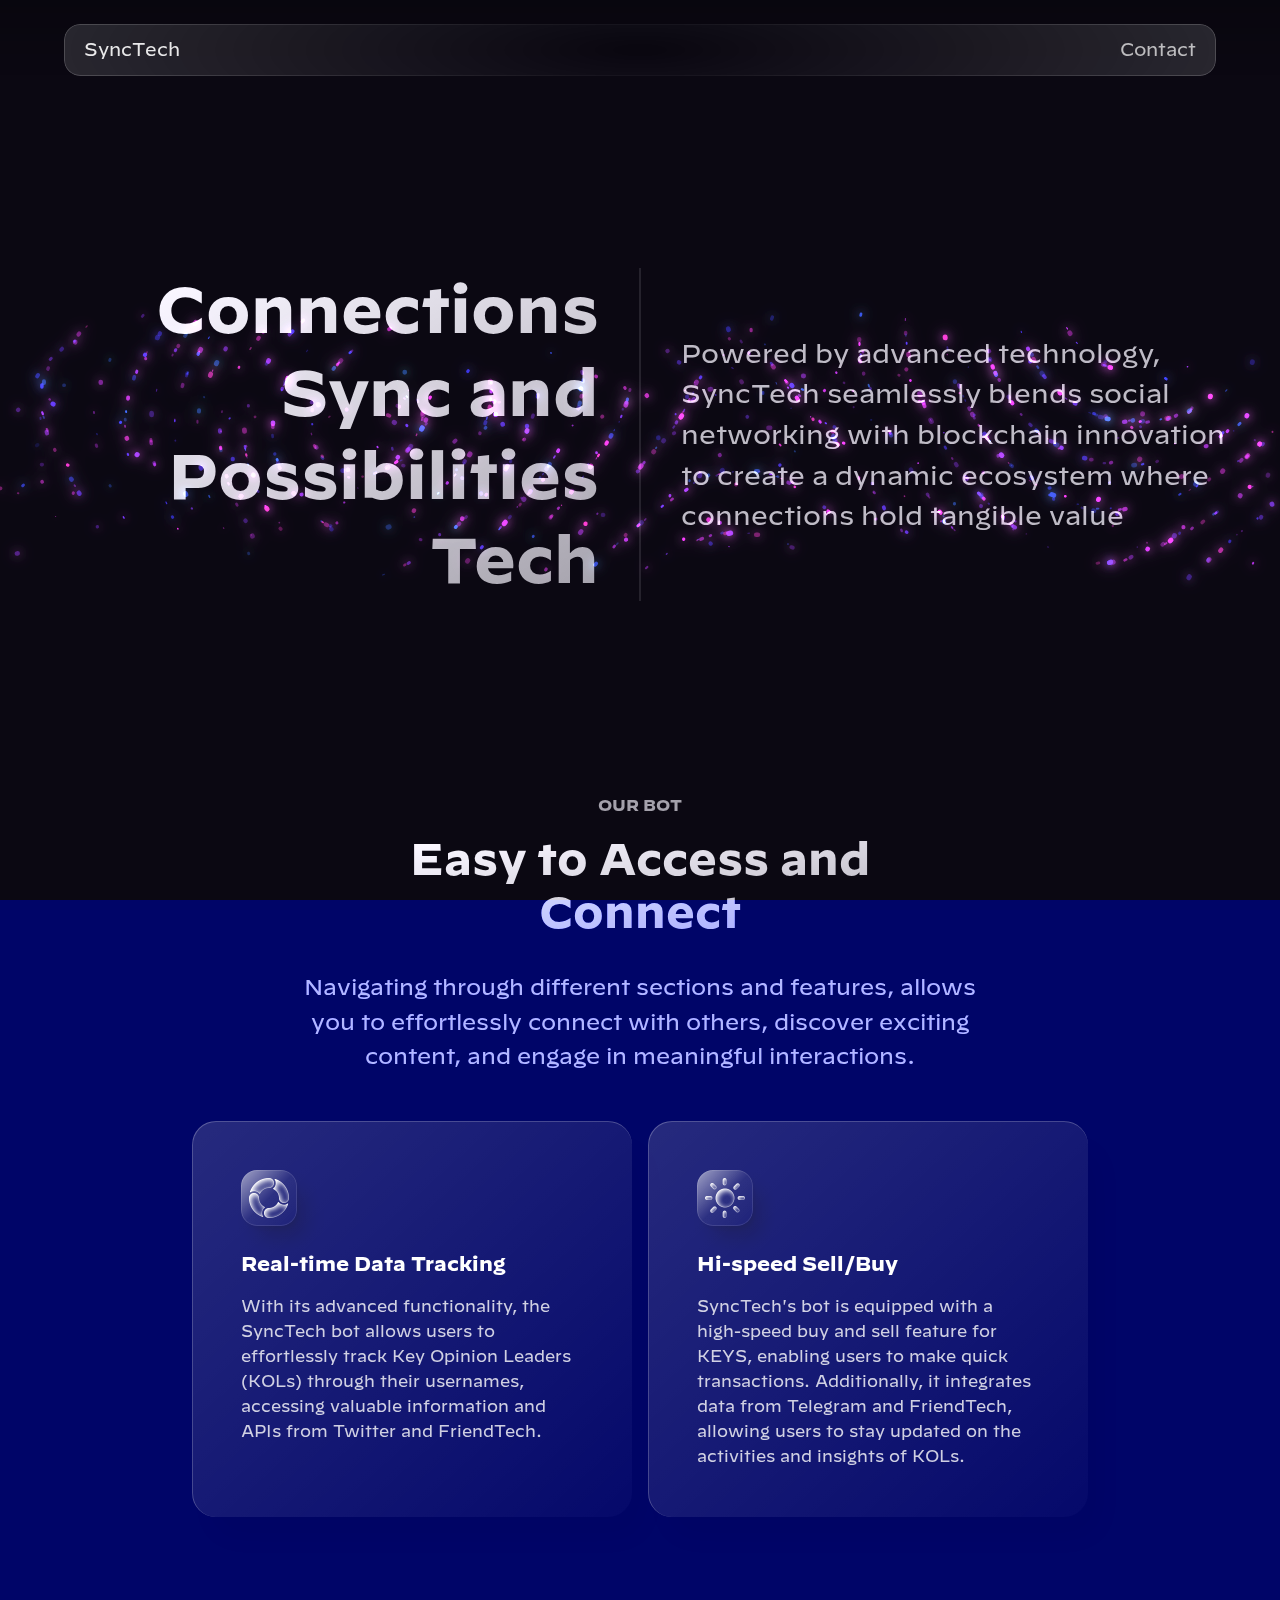
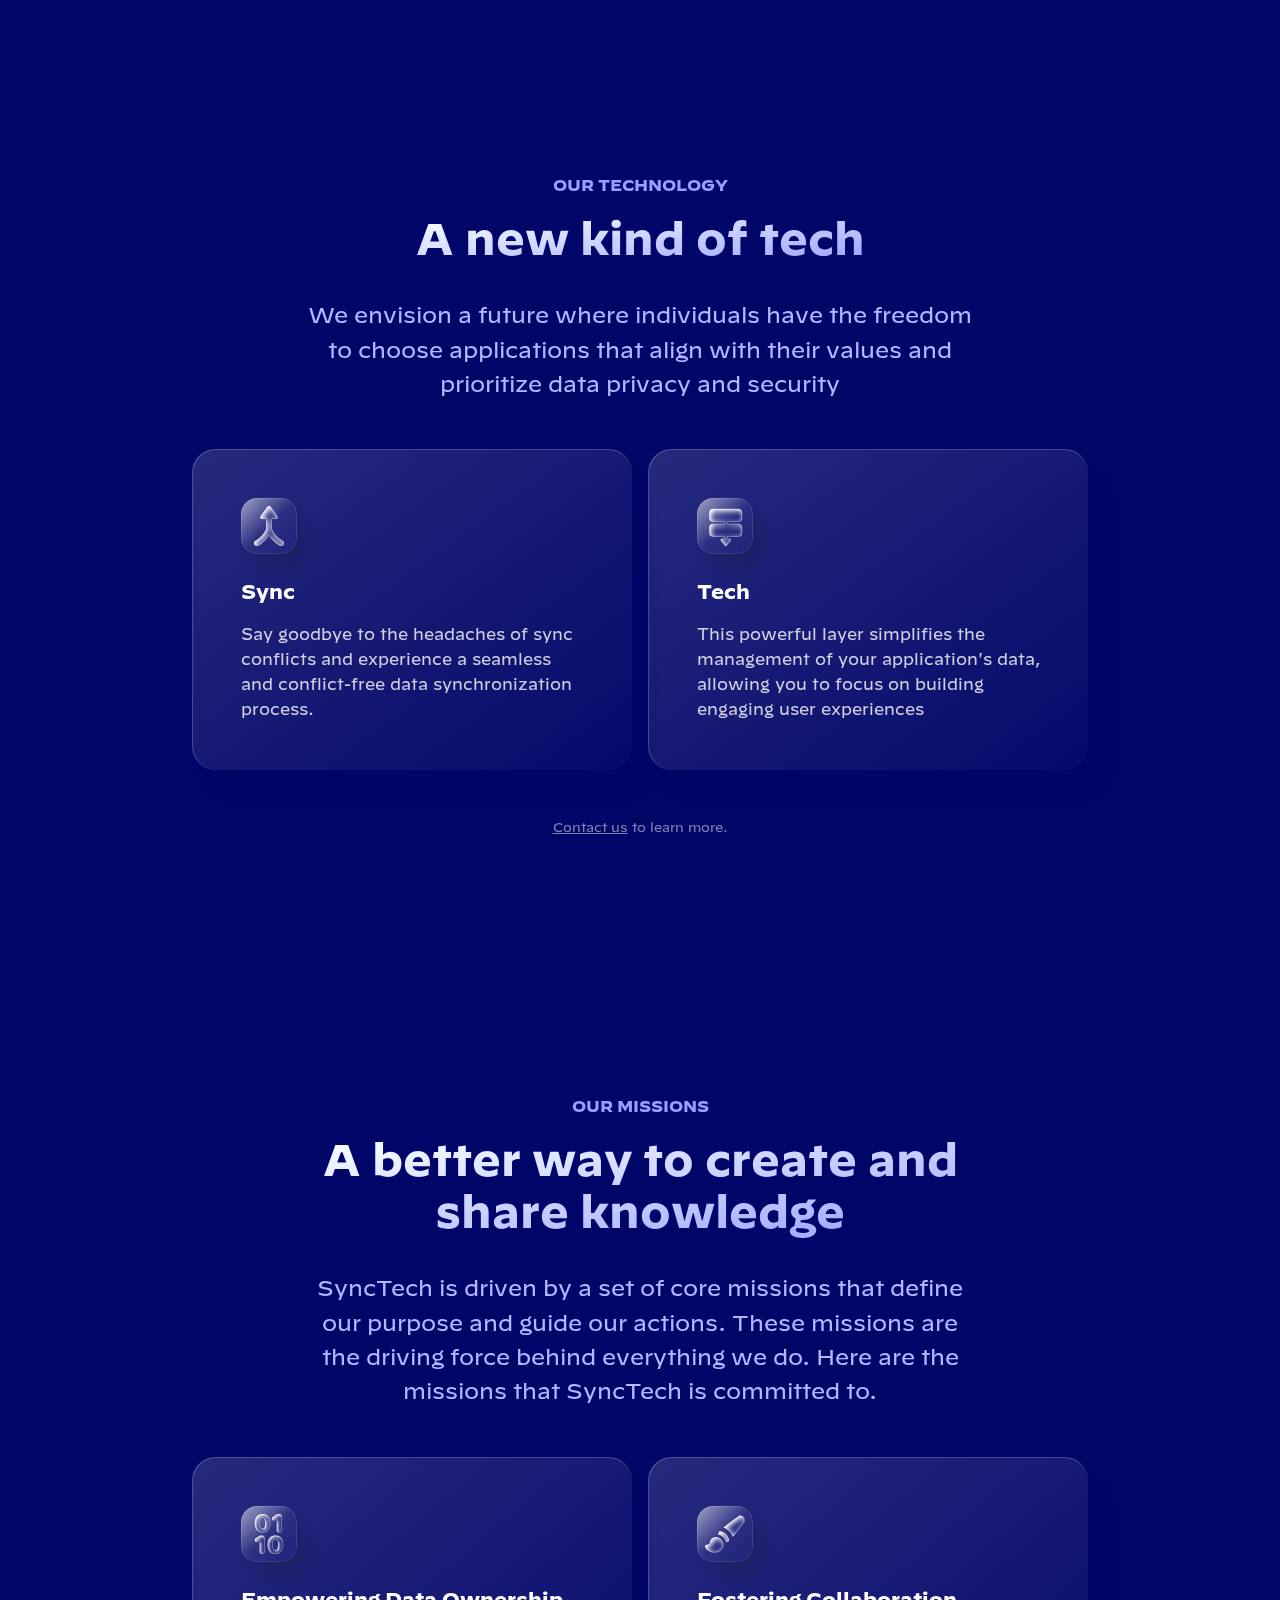
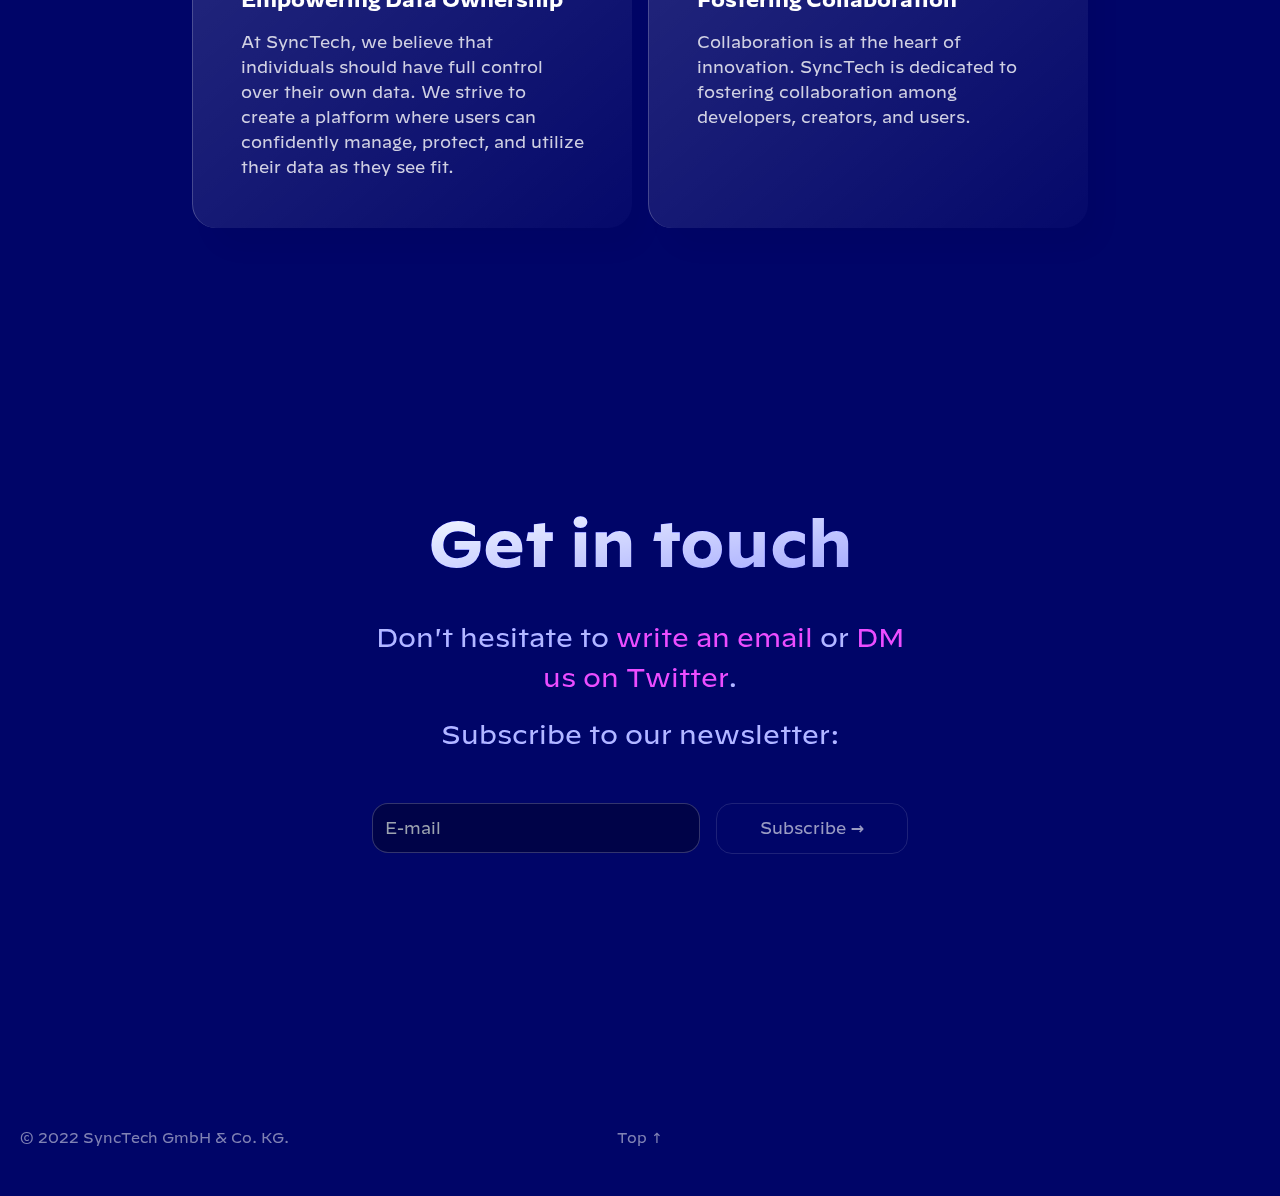
==== commit df27a73b: "Update UI" ====
--- a/index.html
+++ b/index.html
@@ -8,32 +8,32 @@
       content="width=device-width, initial-scale=1, viewport-fit=cover"
     />
     <meta http-equiv="content-security-policy" content />
-    <title>Semantical</title>
+    <title>SyncTech</title>
     <meta
       name="description"
-      content="Semantical is a small privately funded team aspiring to help individuals regain and keep control of their digital lives by developing humane digital experiences and a technological base for all."
+      content="SyncTech is a small privately funded team aspiring to help individuals regain and keep control of their digital lives by developing humane digital experiences and a technological base for all."
       data-svelte="svelte-8d6ien"
     />
     <meta name="theme-color" content="#2b047a" data-svelte="svelte-8d6ien" />
     <meta
       property="og:url"
-      content="https://semantical.com/"
+      content="https://SyncTech.com/"
       data-svelte="svelte-8d6ien"
     />
     <meta property="og:type" content="website" data-svelte="svelte-8d6ien" />
     <meta
       property="og:site_name"
-      content="Semantical"
+      content="SyncTech"
       data-svelte="svelte-8d6ien"
     />
     <meta
       property="og:title"
-      content="Semantical — Let&#39;s regain control of our digital lives"
+      content="SyncTech — Let&#39;s regain control of our digital lives"
       data-svelte="svelte-8d6ien"
     />
     <meta
       property="og:description"
-      content="Semantical is a small privately funded team aspiring to help individuals regain and keep control of their digital lives by developing humane digital experiences and a technological base for all."
+      content="SyncTech is a small privately funded team aspiring to help individuals regain and keep control of their digital lives by developing humane digital experiences and a technological base for all."
       data-svelte="svelte-8d6ien"
     />
     <meta
@@ -43,22 +43,22 @@
     />
     <meta
       name="twitter:title"
-      content="Semantical — Let&#39;s regain control of our digital lives"
+      content="SyncTech — Let&#39;s regain control of our digital lives"
       data-svelte="svelte-8d6ien"
     />
     <meta
       name="twitter:description"
-      content="Semantical is a small privately funded team aspiring to help individuals regain and keep control of their digital lives by developing humane digital experiences and a technological base for all."
+      content="SyncTech is a small privately funded team aspiring to help individuals regain and keep control of their digital lives by developing humane digital experiences and a technological base for all."
       data-svelte="svelte-8d6ien"
     />
     <meta
       property="og:image"
-      content="https://semantical.com/preview.jpg"
+      content="https://SyncTech.com/preview.jpg"
       data-svelte="svelte-8d6ien"
     />
     <meta
       property="og:image:secure_url"
-      content="https://semantical.com/preview.jpg"
+      content="https://SyncTech.com/preview.jpg"
       data-svelte="svelte-8d6ien"
     />
     <meta
@@ -78,12 +78,12 @@
     />
     <meta
       property="og:video"
-      content="https://semantical.com/preview.mp4"
+      content="https://SyncTech.com/preview.mp4"
       data-svelte="svelte-8d6ien"
     />
     <meta
       property="og:video:secure_url"
-      content="https://semantical.com/preview.mp4"
+      content="https://SyncTech.com/preview.mp4"
       data-svelte="svelte-8d6ien"
     />
     <meta
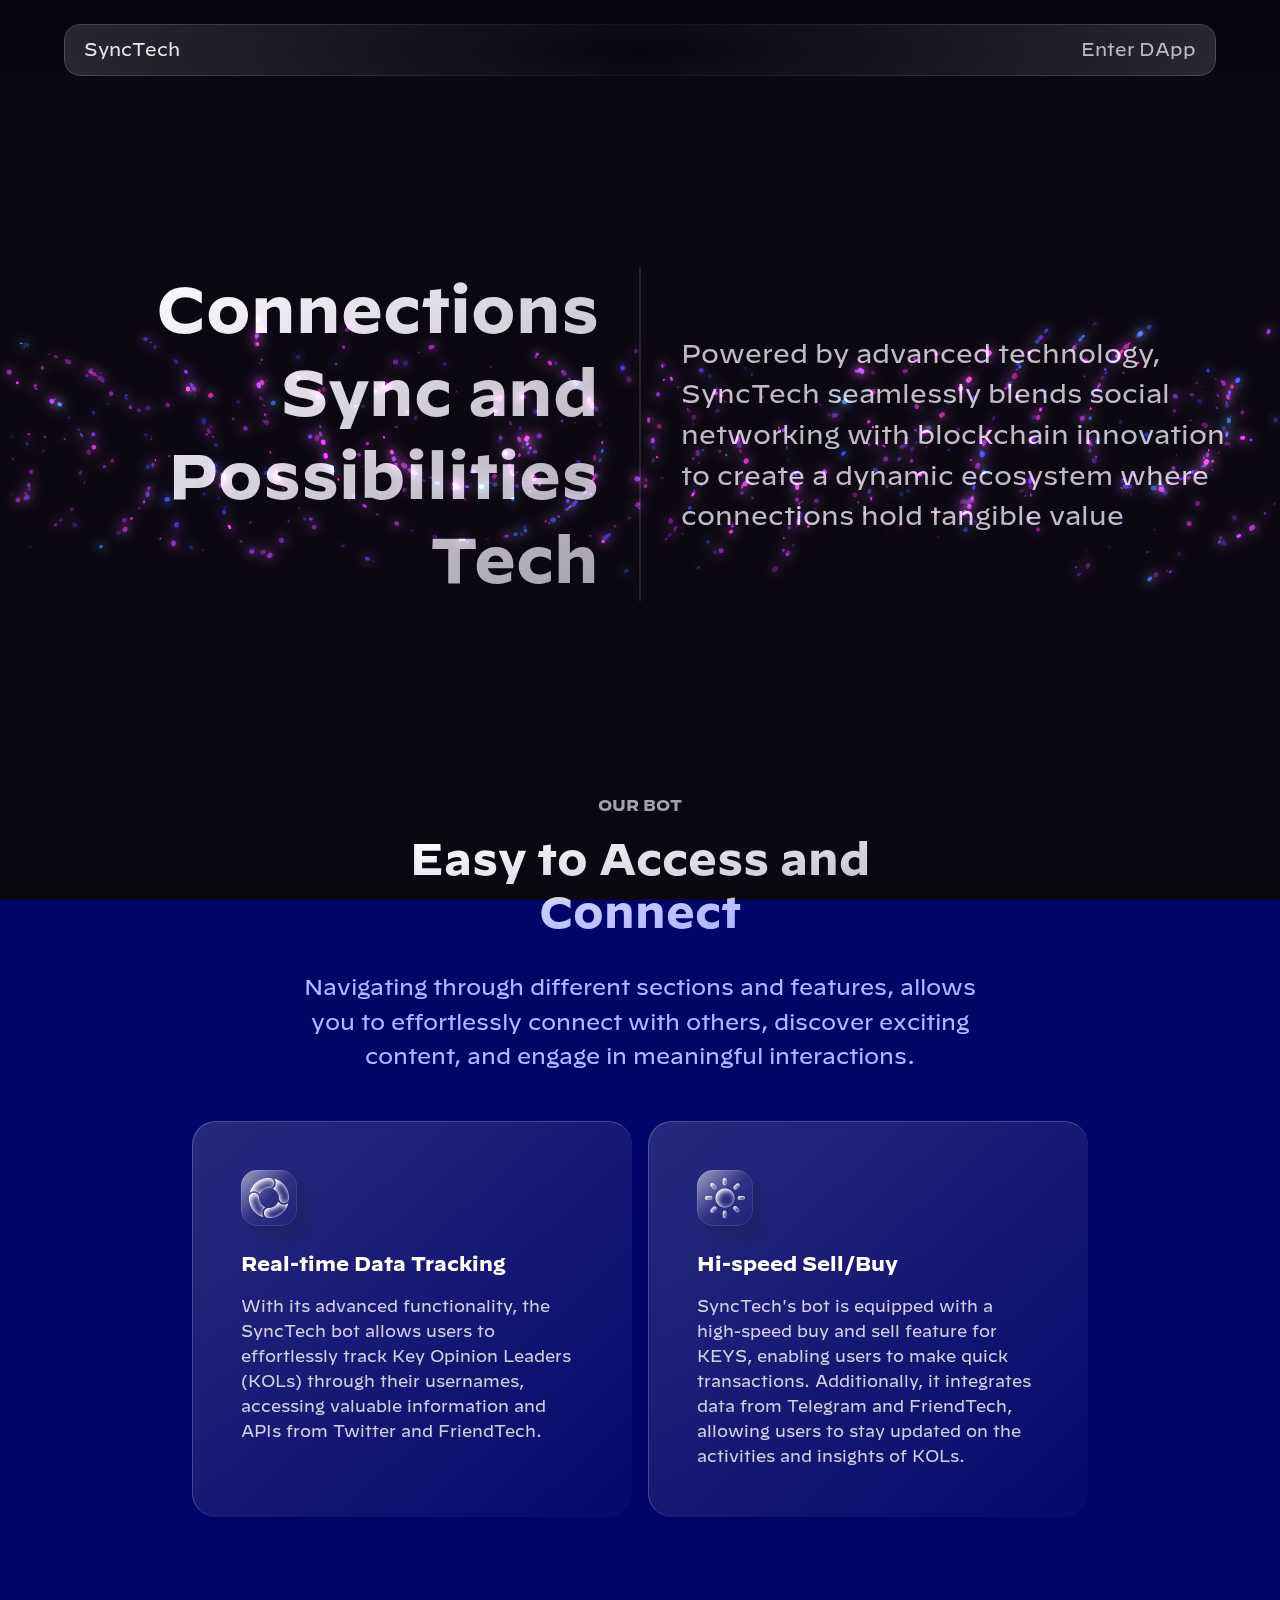
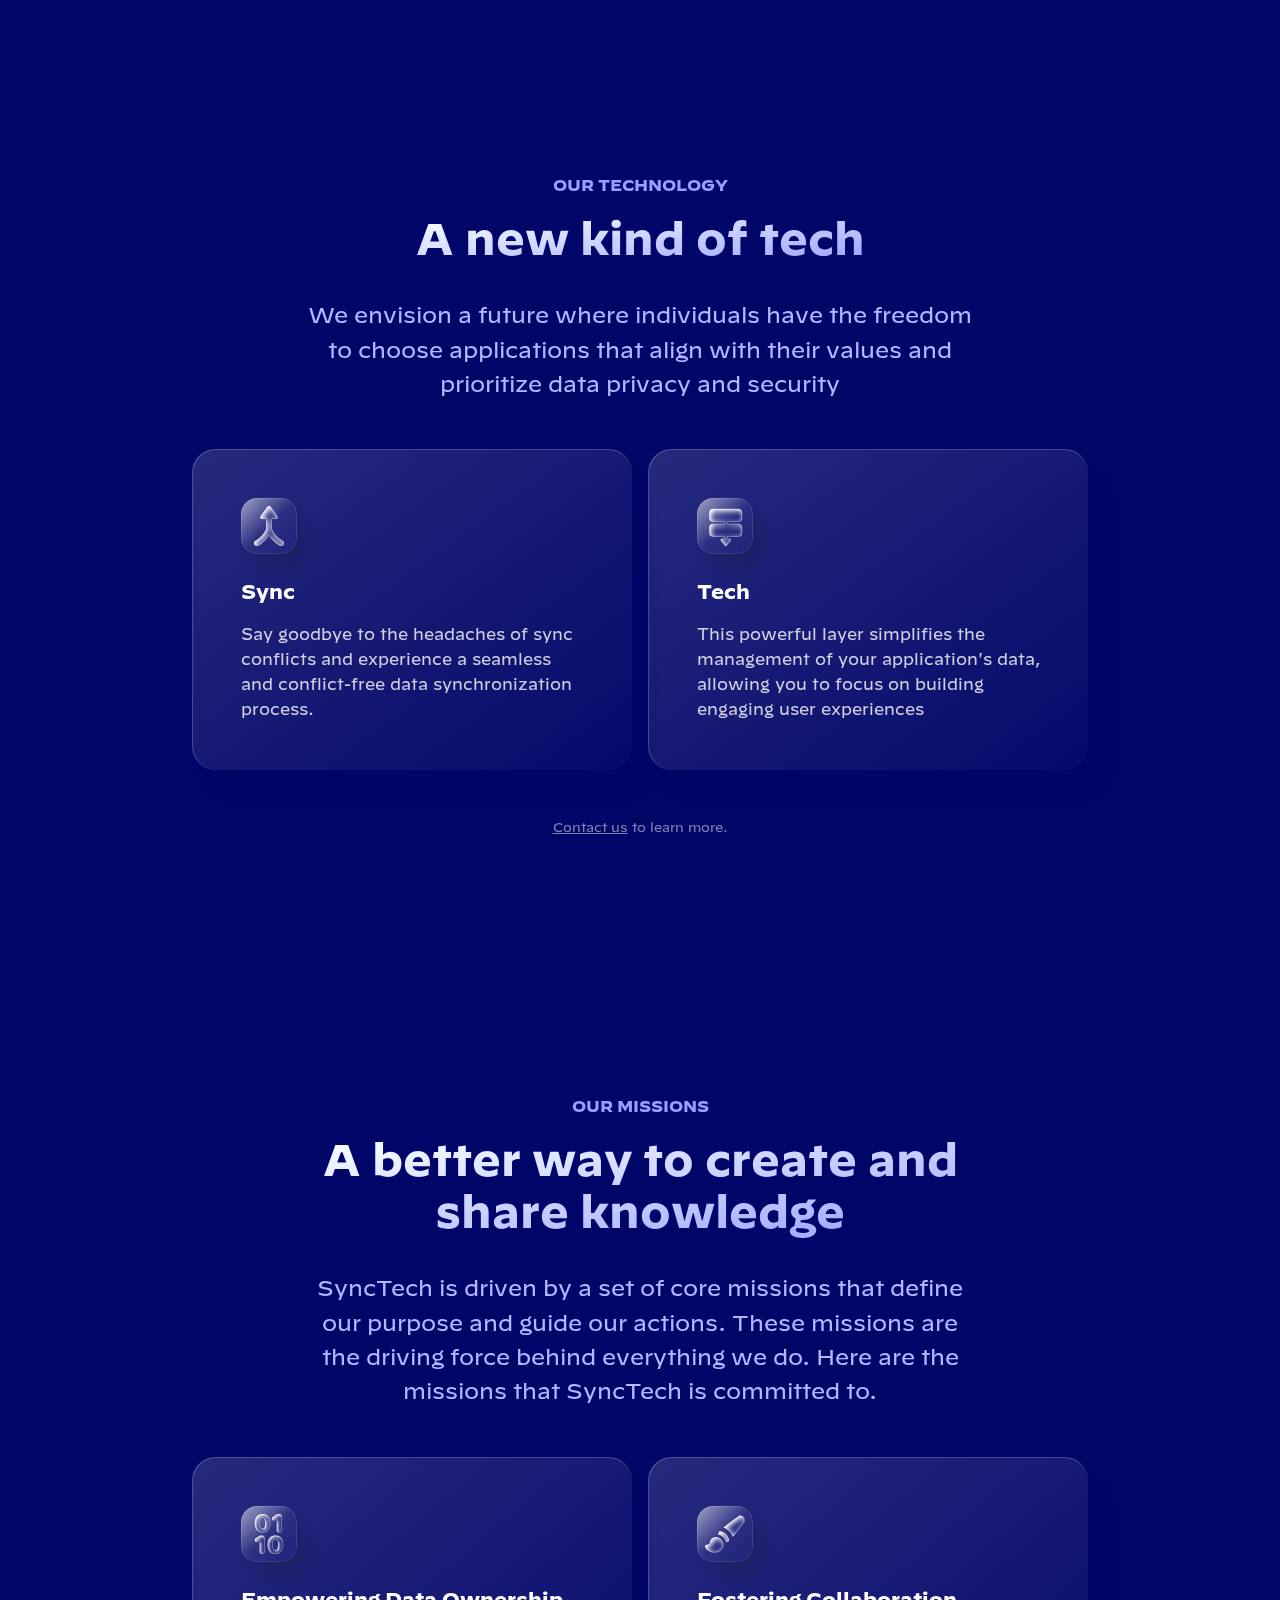
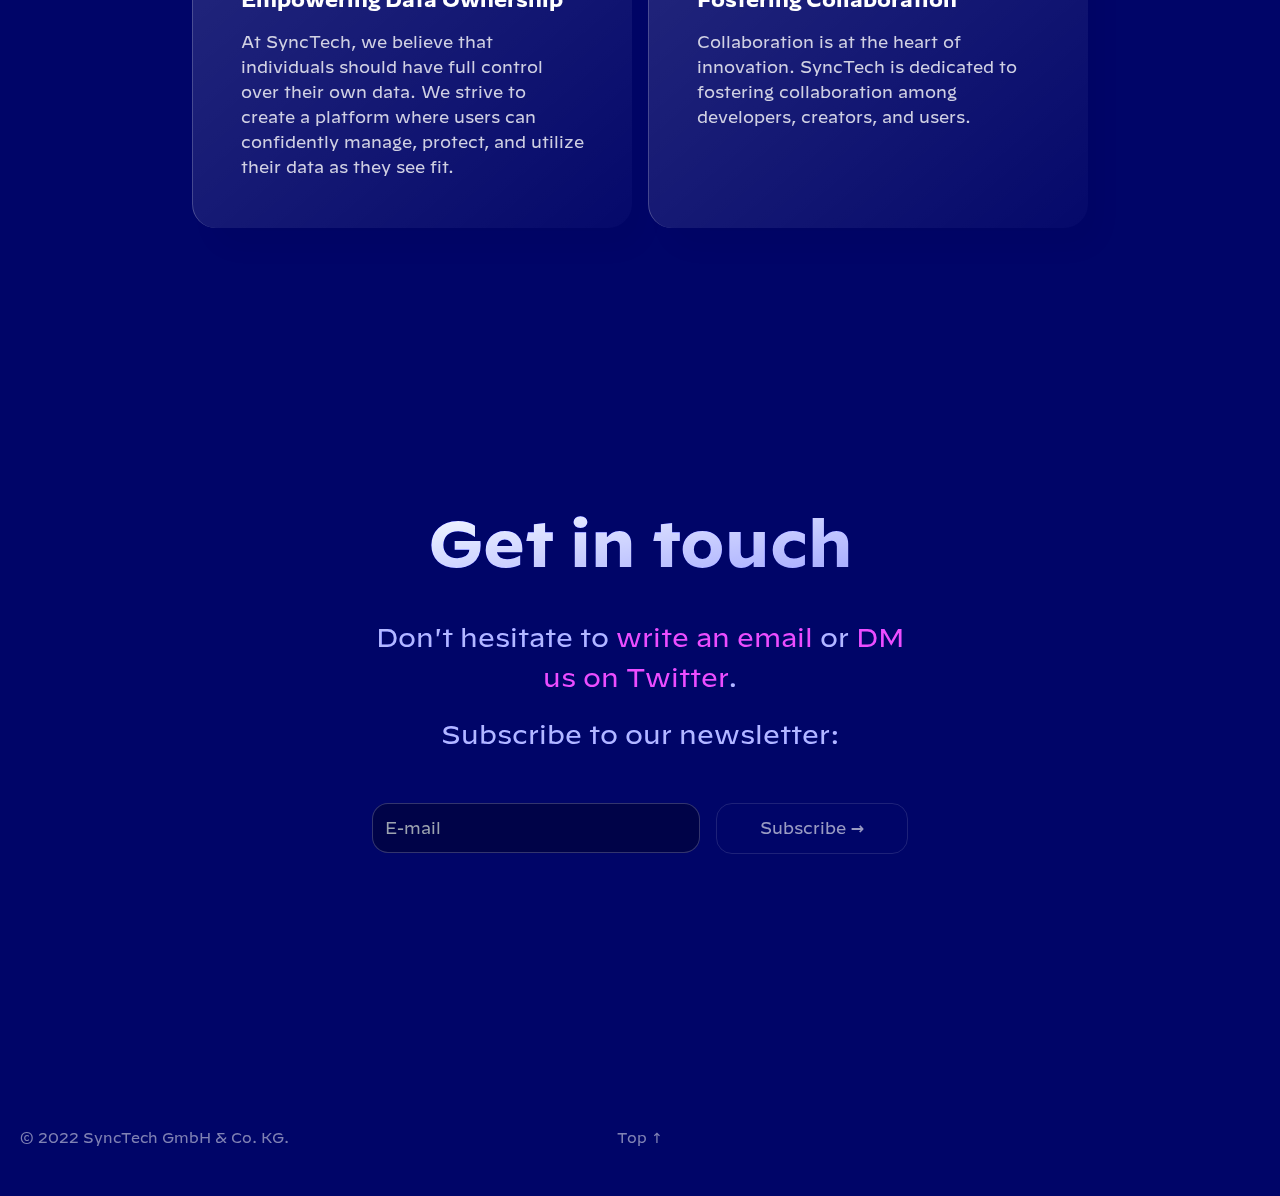
==== commit 4761f53c: "Update UI" ====
--- a/index.html
+++ b/index.html
@@ -179,7 +179,7 @@
               <a
                 class="link relative z-10 -mx-[.875rem] -my-[.375rem] block px-[.875rem] py-[.375rem] hover:cursor-pointer"
                 href="index.html#contact"
-                >Contact</a
+                >Enter DApp</a
               >
             </li>
           </div>
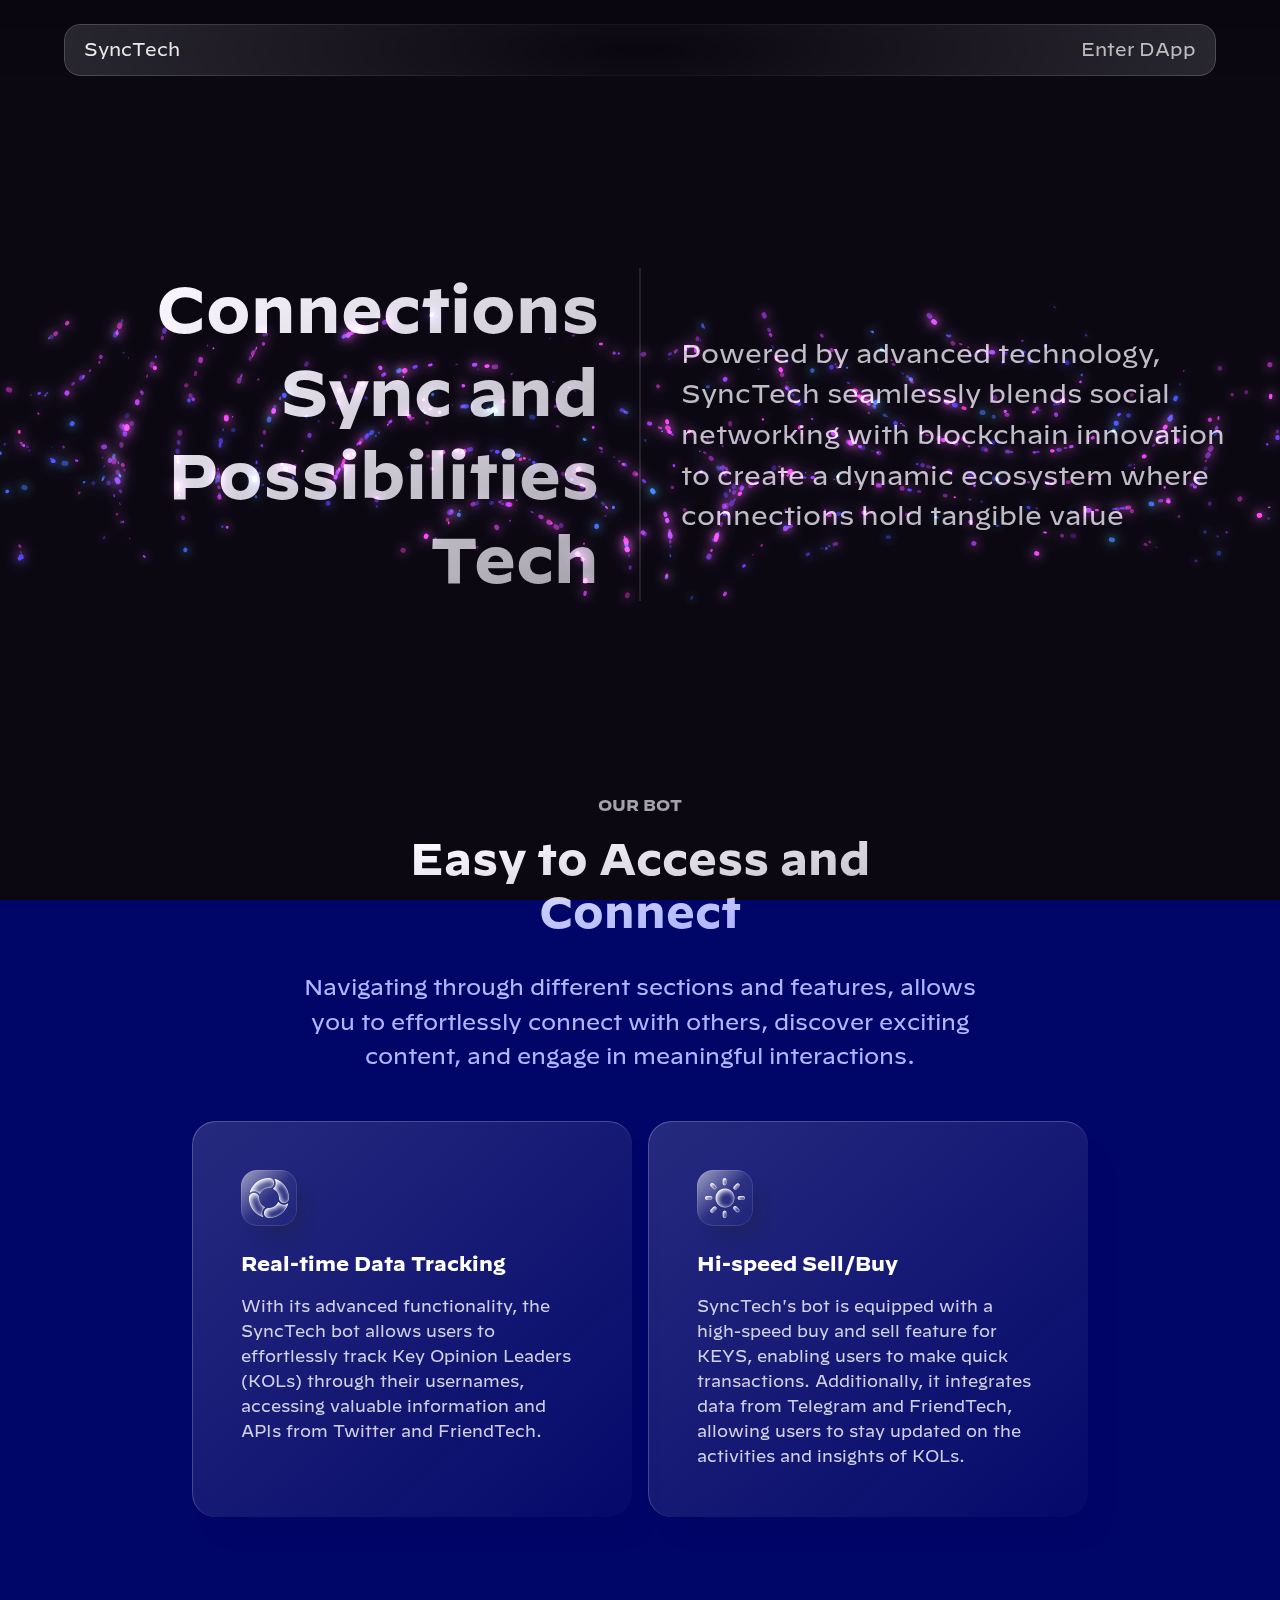
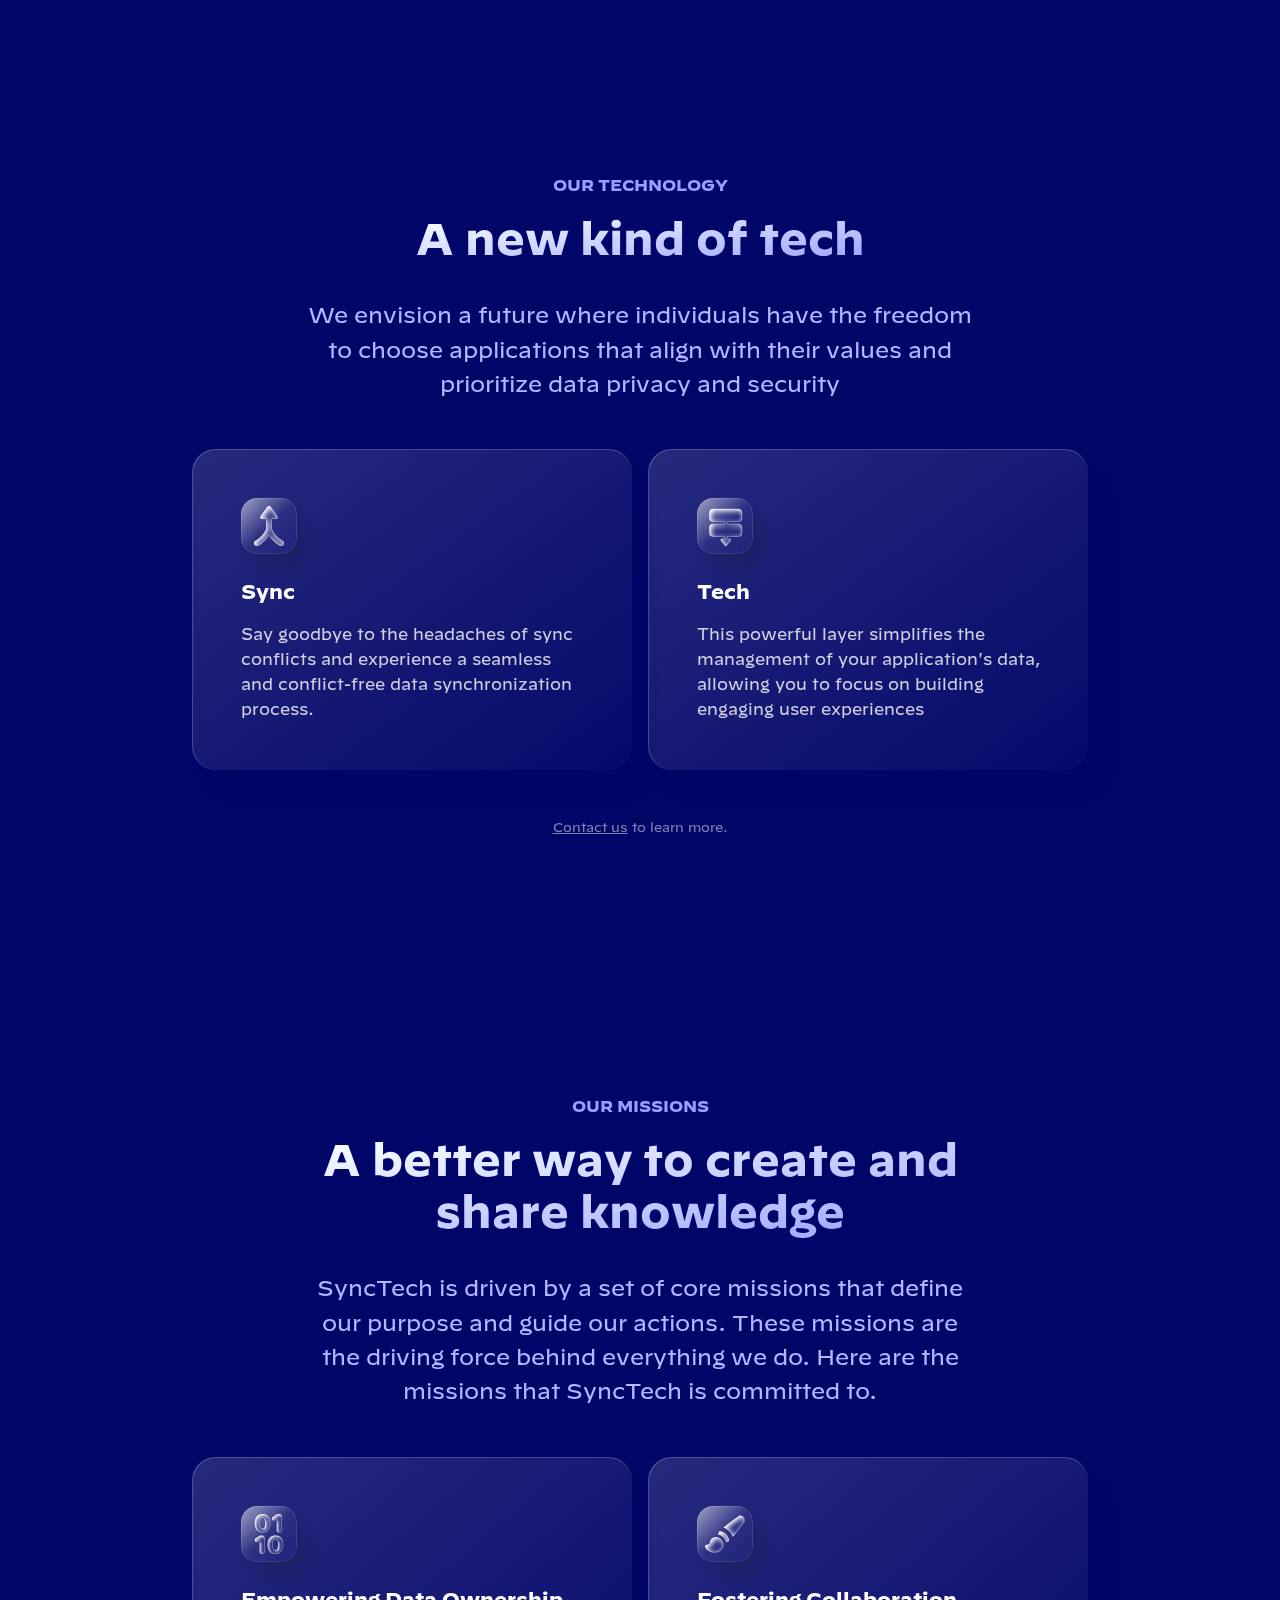
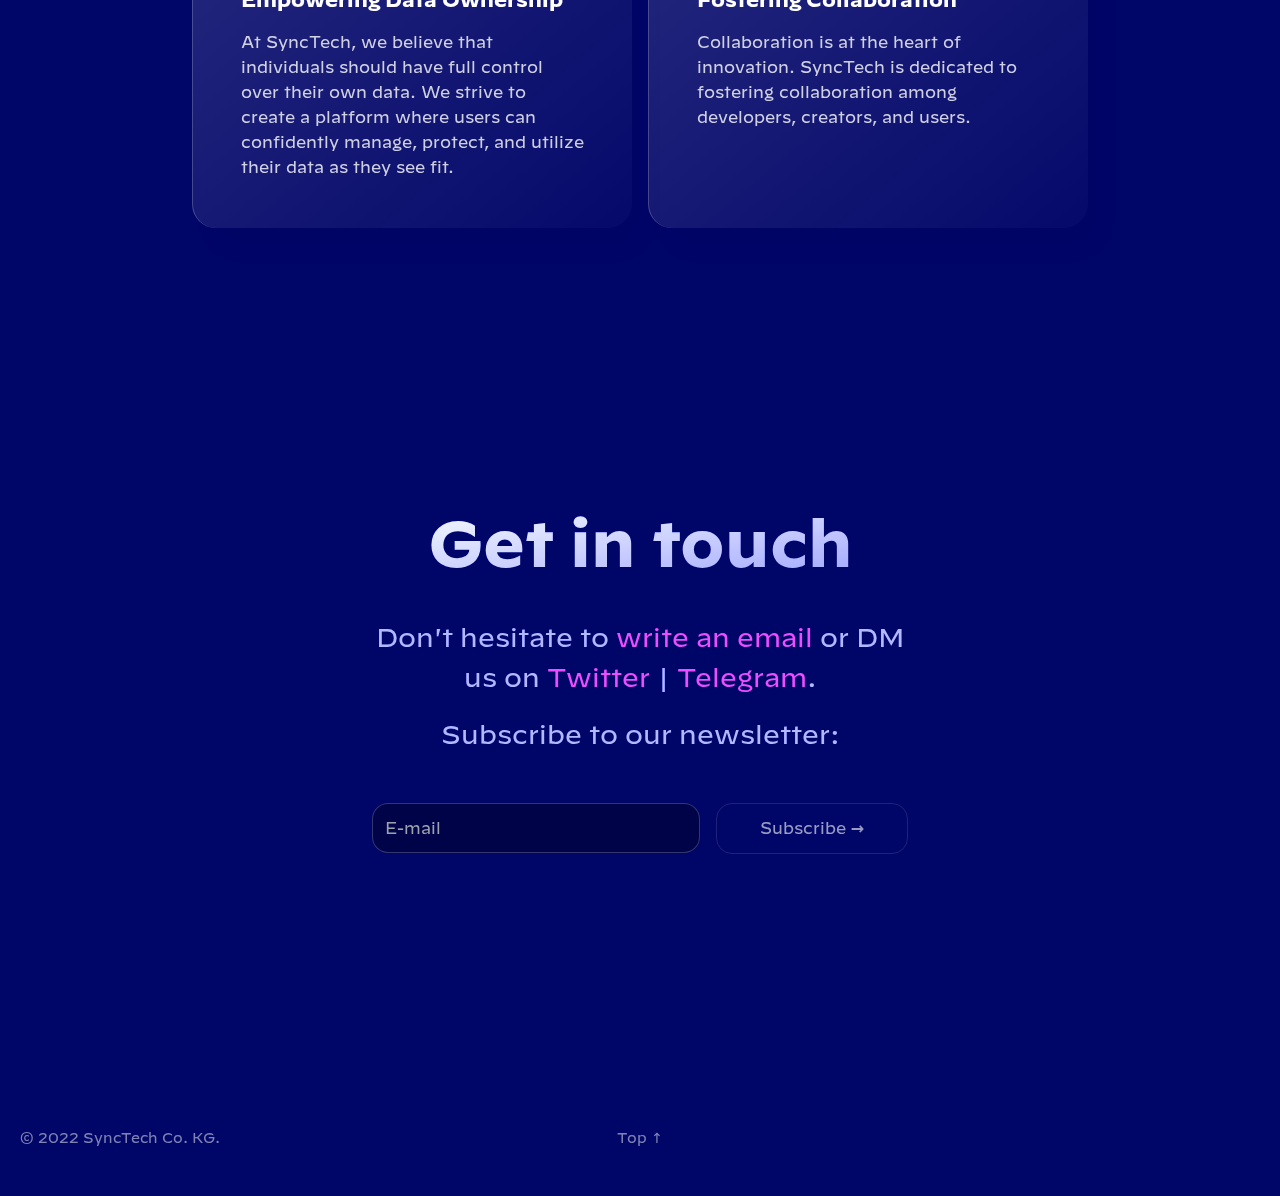
==== commit af315c59: "Update bot" ====
--- a/index.html
+++ b/index.html
@@ -452,8 +452,22 @@
           <p class="subtitle text-white/70">
             Don&#39;t hesitate to
             <a href="" class="text-pink-500">write an email</a>
-            or
-            <a href="" class="text-pink-500">DM us on Twitter</a>.
+            or DM us on
+            <a
+              href="https://twitter.com/SYNCTECHERC20"
+              class="text-pink-500"
+              target="_blank"
+            >
+              Twitter</a
+            >
+            |
+            <a
+              href="https://t.me/SYNCTECHPORTAL"
+              class="text-pink-500"
+              target="_blank"
+            >
+              Telegram</a
+            >.
           </p>
           <p class="subtitle text-white/70">Subscribe to our newsletter:</p>
         </div>
@@ -481,7 +495,7 @@
         <p
           class="order-2 flex justify-center opacity-50 lg:order-1 lg:justify-start"
         >
-          © 2022 SyncTech GmbH &amp; Co. KG.
+          © 2022 SyncTech Co. KG.
         </p>
         <div
           class="order-1 flex justify-center divide-x divide-black/30 opacity-50 dark:divide-white/30"
@@ -492,32 +506,7 @@
         </div>
       </footer>
     </div>
-    <script
-      data-cfasync="false"
-      src="cdn-cgi/scripts/5c5dd728/cloudflare-static/email-decode.min.js"
-    ></script>
-    <script type="module" data-sveltekit-hydrate="11spoh">
-      import { start } from "./_app/immutable/start-b092109f.js";
 
-      start({
-        env: {},
-        hydrate: {
-          status: 200,
-          error: null,
-          node_ids: [0, 2],
-          params: {},
-          routeId: "",
-          data: (function (a) {
-            return [a, a];
-          })(null),
-          form: null,
-        },
-        paths: { base: "", assets: "" },
-        target: document.querySelector('[data-sveltekit-hydrate="11spoh"]')
-          .parentNode,
-        trailing_slash: "never",
-      });
-    </script>
     <script
       defer
       src="https://static.cloudflareinsights.com/beacon.min.js/v8b253dfea2ab4077af8c6f58422dfbfd1689876627854"
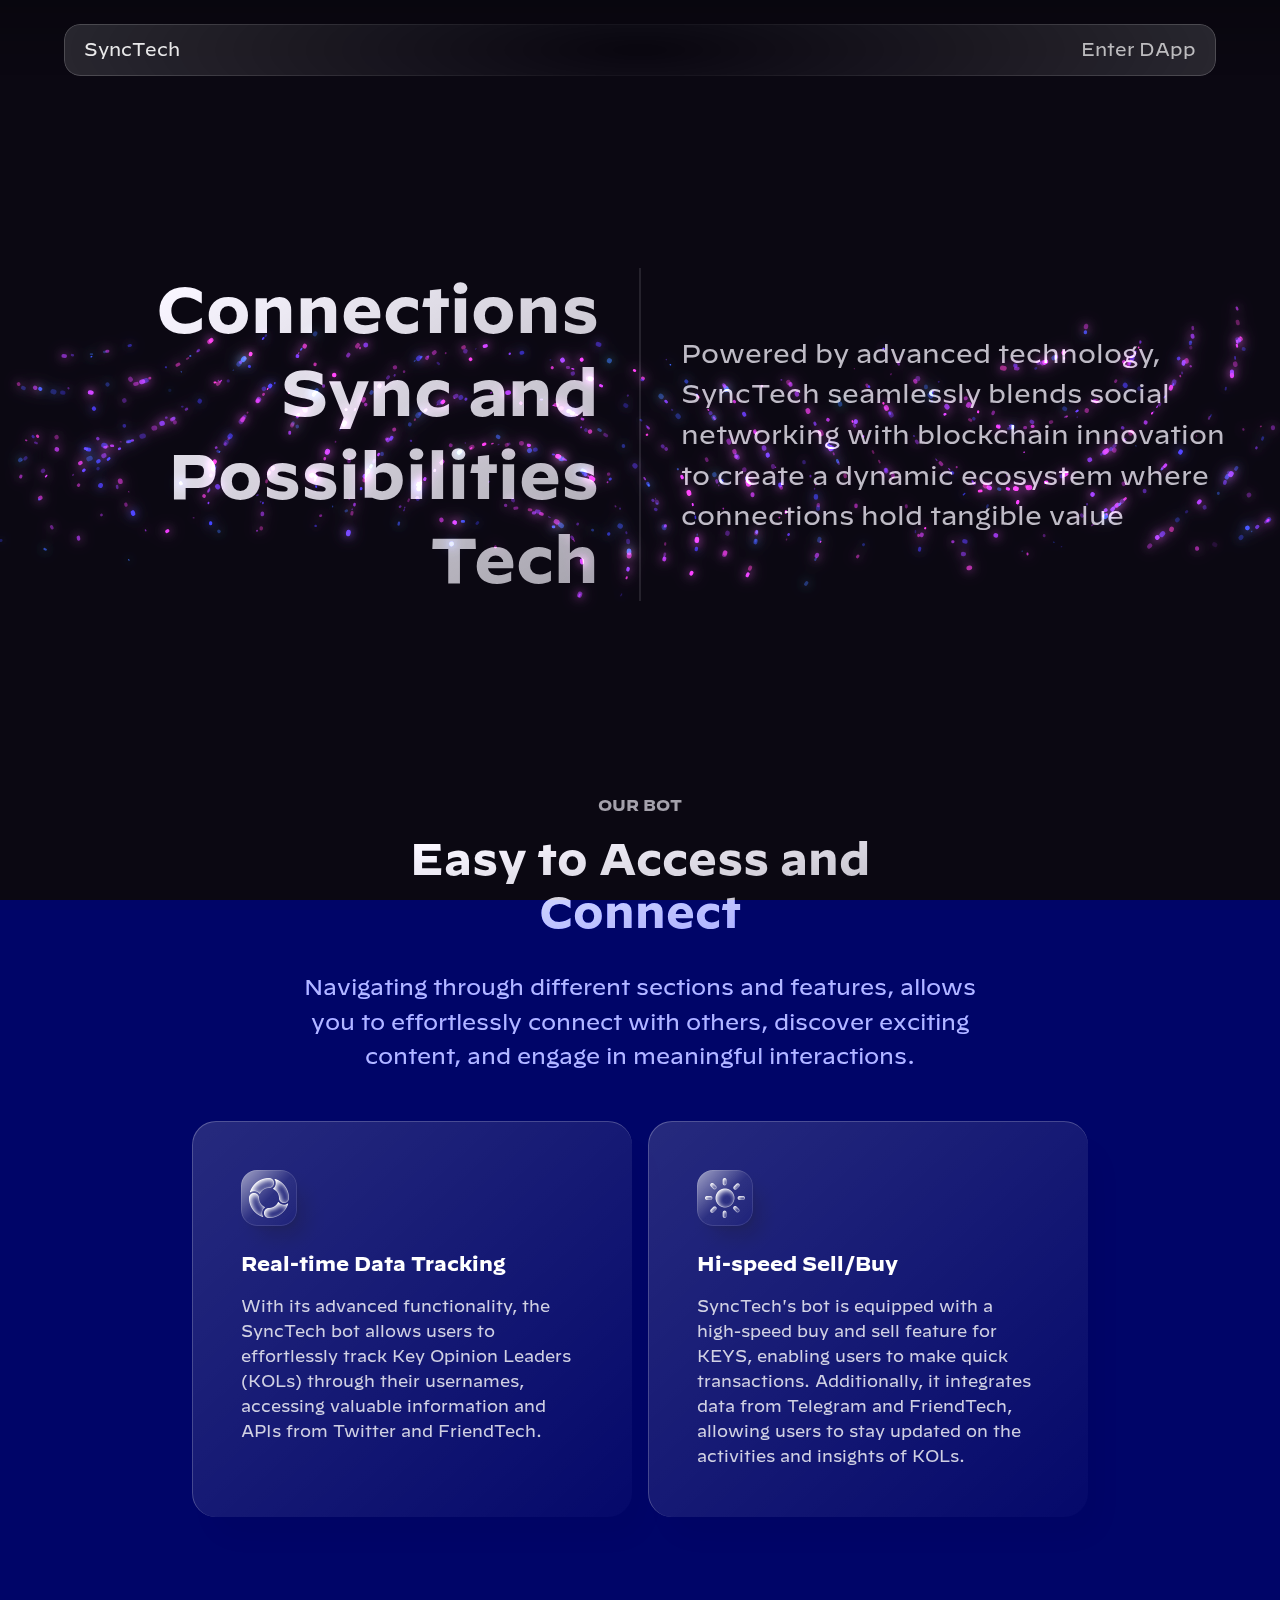
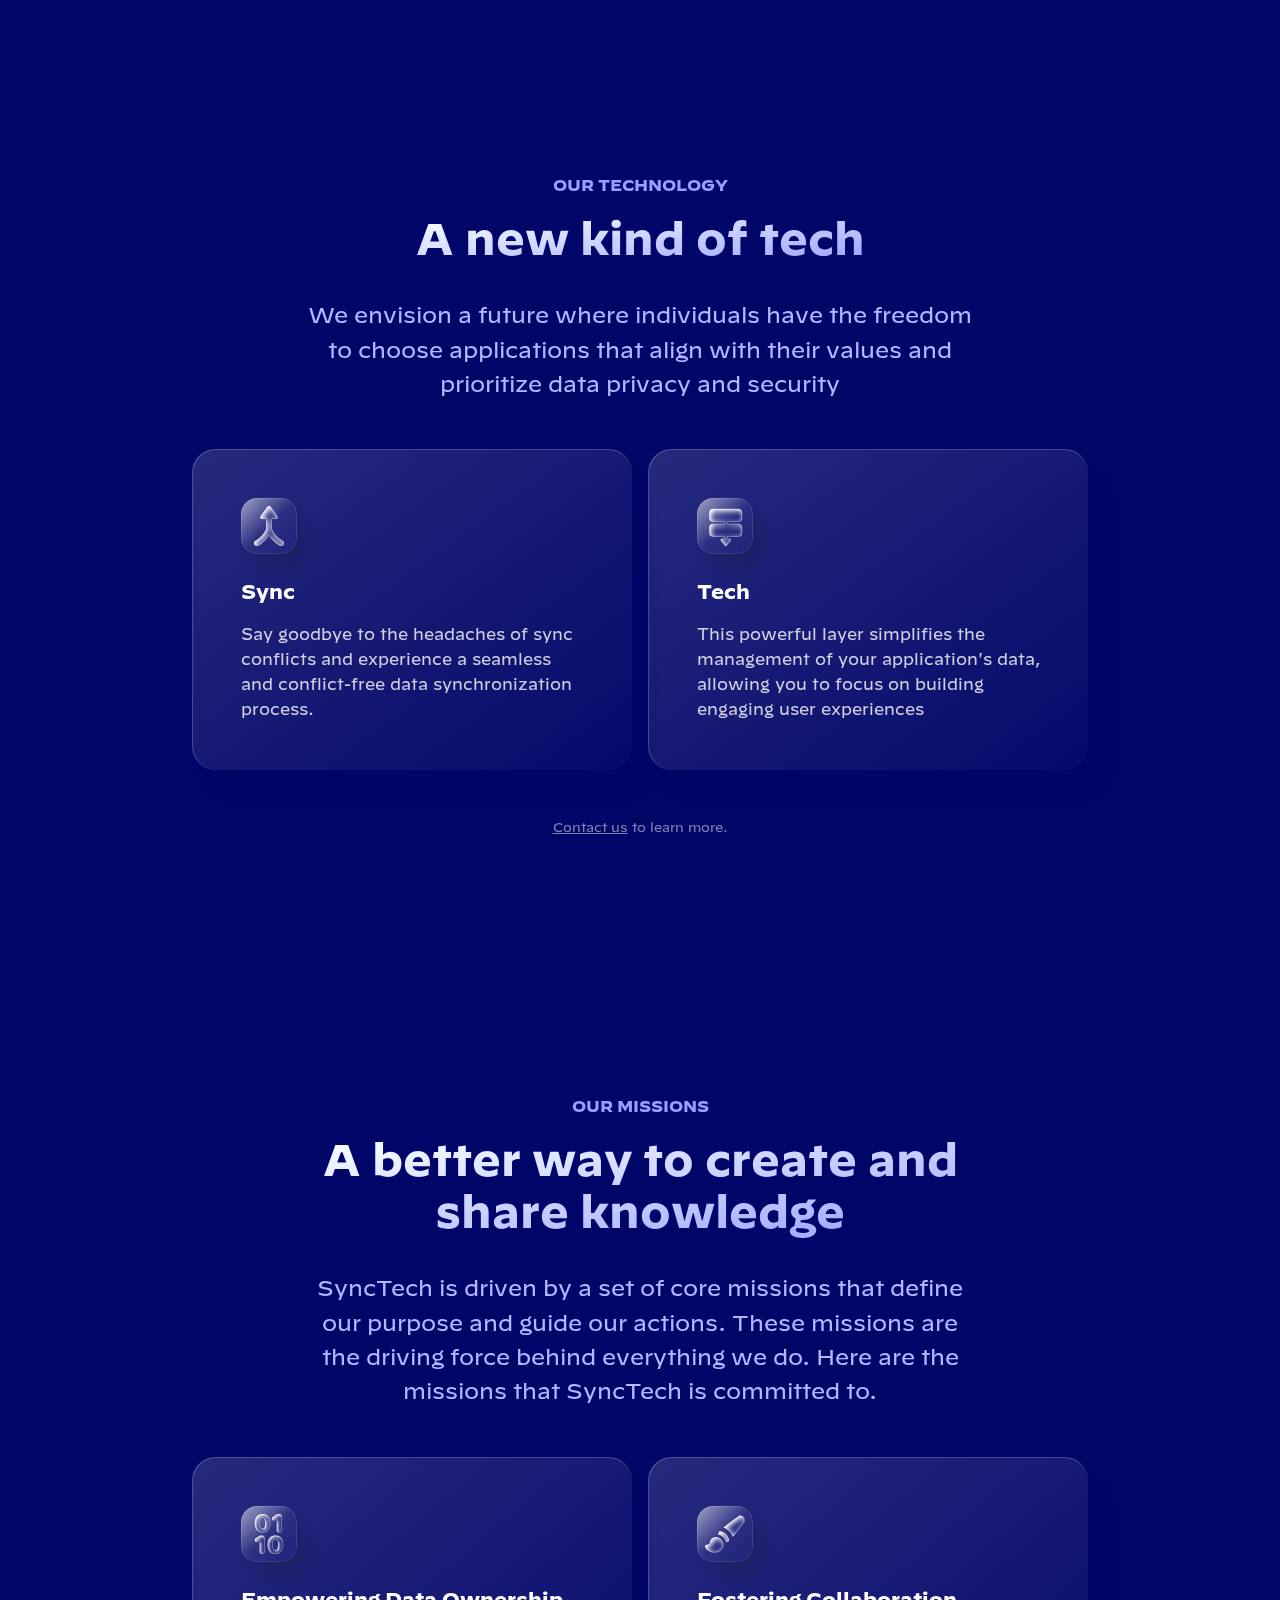
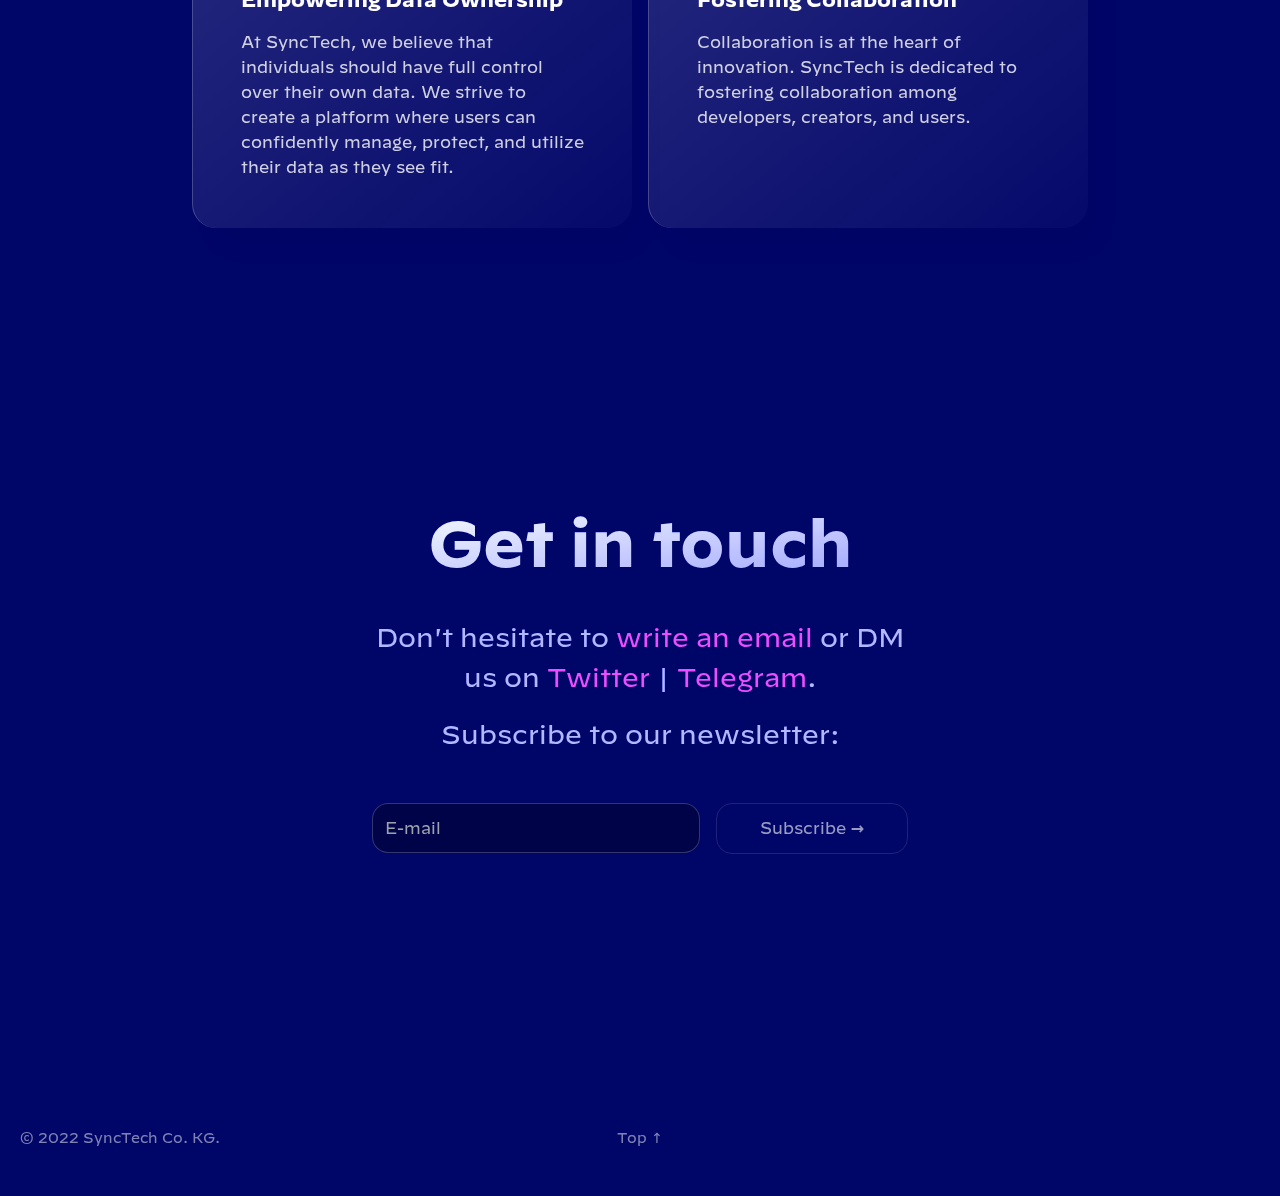
==== commit e3d51133: "Update UI" ====
--- a/index.html
+++ b/index.html
@@ -11,15 +11,14 @@
     <title>SyncTech</title>
     <meta
       name="description"
-      content="SyncTech is a small privately funded team aspiring to help individuals regain and keep control of their digital lives by developing humane digital experiences and a technological base for all."
+      content="Powered by advanced technology, SyncTech seamlessly blends social networking with blockchain innovation to create a dynamic ecosystem where connections hold tangible value
+Easy to Access and Connect: Navigating through different sections and features, allows you to effortlessly connect with others, discover exciting content, and engage in meaningful interactions.
+A new kind of tech: We envision a future where individuals have the freedom to choose applications that align with their values and prioritize data privacy and security
+A better way to create and share knowledge: SyncTech is driven by a set of core missions that define our purpose and guide our actions. These missions are the driving force behind everything we do. Here are the missions that SyncTech is committed to."
       data-svelte="svelte-8d6ien"
     />
     <meta name="theme-color" content="#2b047a" data-svelte="svelte-8d6ien" />
-    <meta
-      property="og:url"
-      content="https://SyncTech.com/"
-      data-svelte="svelte-8d6ien"
-    />
+    <meta property="og:url" content="/" data-svelte="svelte-8d6ien" />
     <meta property="og:type" content="website" data-svelte="svelte-8d6ien" />
     <meta
       property="og:site_name"
@@ -28,12 +27,15 @@
     />
     <meta
       property="og:title"
-      content="SyncTech — Let&#39;s regain control of our digital lives"
+      content="Connections Sync and Possibilities Tech"
       data-svelte="svelte-8d6ien"
     />
     <meta
       property="og:description"
-      content="SyncTech is a small privately funded team aspiring to help individuals regain and keep control of their digital lives by developing humane digital experiences and a technological base for all."
+      content="Powered by advanced technology, SyncTech seamlessly blends social networking with blockchain innovation to create a dynamic ecosystem where connections hold tangible value
+Easy to Access and Connect: Navigating through different sections and features, allows you to effortlessly connect with others, discover exciting content, and engage in meaningful interactions.
+A new kind of tech: We envision a future where individuals have the freedom to choose applications that align with their values and prioritize data privacy and security
+A better way to create and share knowledge: SyncTech is driven by a set of core missions that define our purpose and guide our actions. These missions are the driving force behind everything we do. Here are the missions that SyncTech is committed to."
       data-svelte="svelte-8d6ien"
     />
     <meta
@@ -43,22 +45,25 @@
     />
     <meta
       name="twitter:title"
-      content="SyncTech — Let&#39;s regain control of our digital lives"
+      content="Connections Sync and Possibilities Tech"
       data-svelte="svelte-8d6ien"
     />
     <meta
       name="twitter:description"
-      content="SyncTech is a small privately funded team aspiring to help individuals regain and keep control of their digital lives by developing humane digital experiences and a technological base for all."
+      content="Powered by advanced technology, SyncTech seamlessly blends social networking with blockchain innovation to create a dynamic ecosystem where connections hold tangible value
+Easy to Access and Connect: Navigating through different sections and features, allows you to effortlessly connect with others, discover exciting content, and engage in meaningful interactions.
+A new kind of tech: We envision a future where individuals have the freedom to choose applications that align with their values and prioritize data privacy and security
+A better way to create and share knowledge: SyncTech is driven by a set of core missions that define our purpose and guide our actions. These missions are the driving force behind everything we do. Here are the missions that SyncTech is committed to."
       data-svelte="svelte-8d6ien"
     />
     <meta
       property="og:image"
-      content="https://SyncTech.com/preview.jpg"
+      content="./preview.png"
       data-svelte="svelte-8d6ien"
     />
     <meta
       property="og:image:secure_url"
-      content="https://SyncTech.com/preview.jpg"
+      content="./preview.png"
       data-svelte="svelte-8d6ien"
     />
     <meta
@@ -78,12 +83,12 @@
     />
     <meta
       property="og:video"
-      content="https://SyncTech.com/preview.mp4"
+      content="/preview.mp4"
       data-svelte="svelte-8d6ien"
     />
     <meta
       property="og:video:secure_url"
-      content="https://SyncTech.com/preview.mp4"
+      content="/preview.mp4"
       data-svelte="svelte-8d6ien"
     />
     <meta
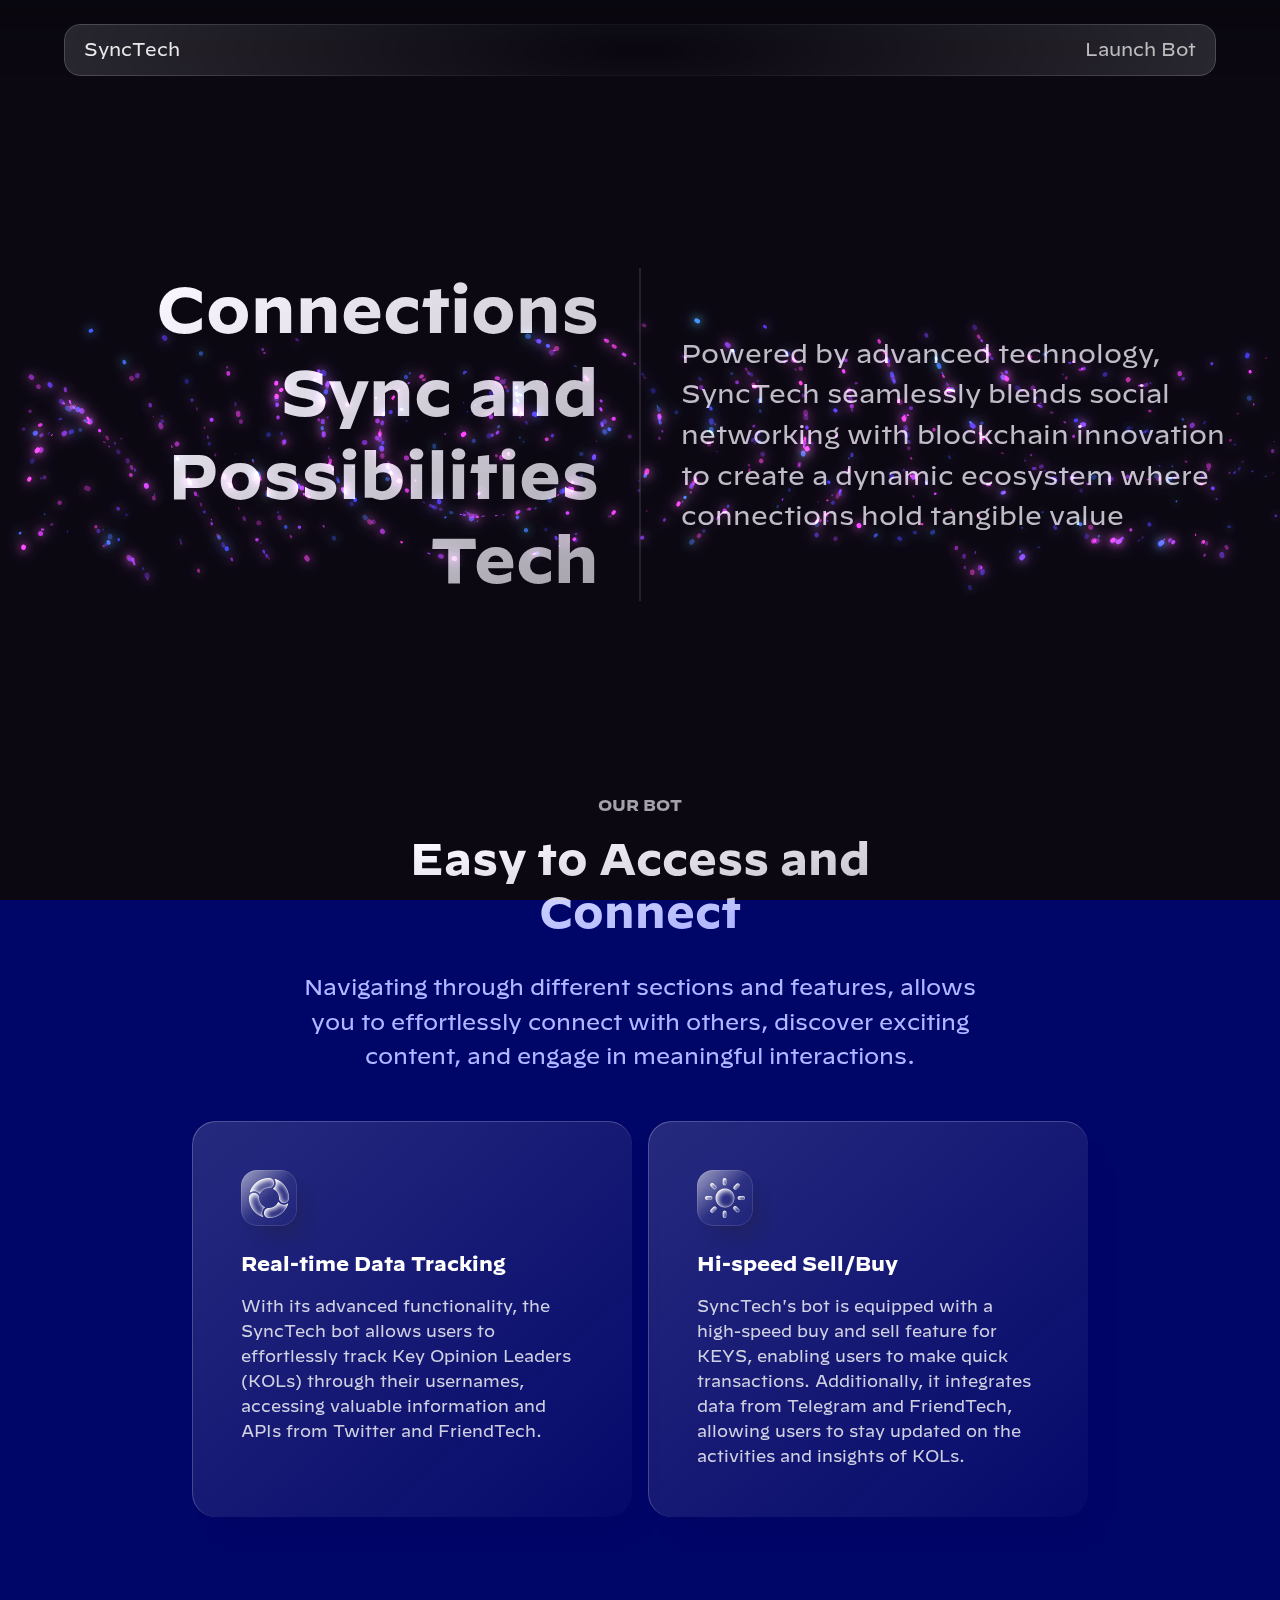
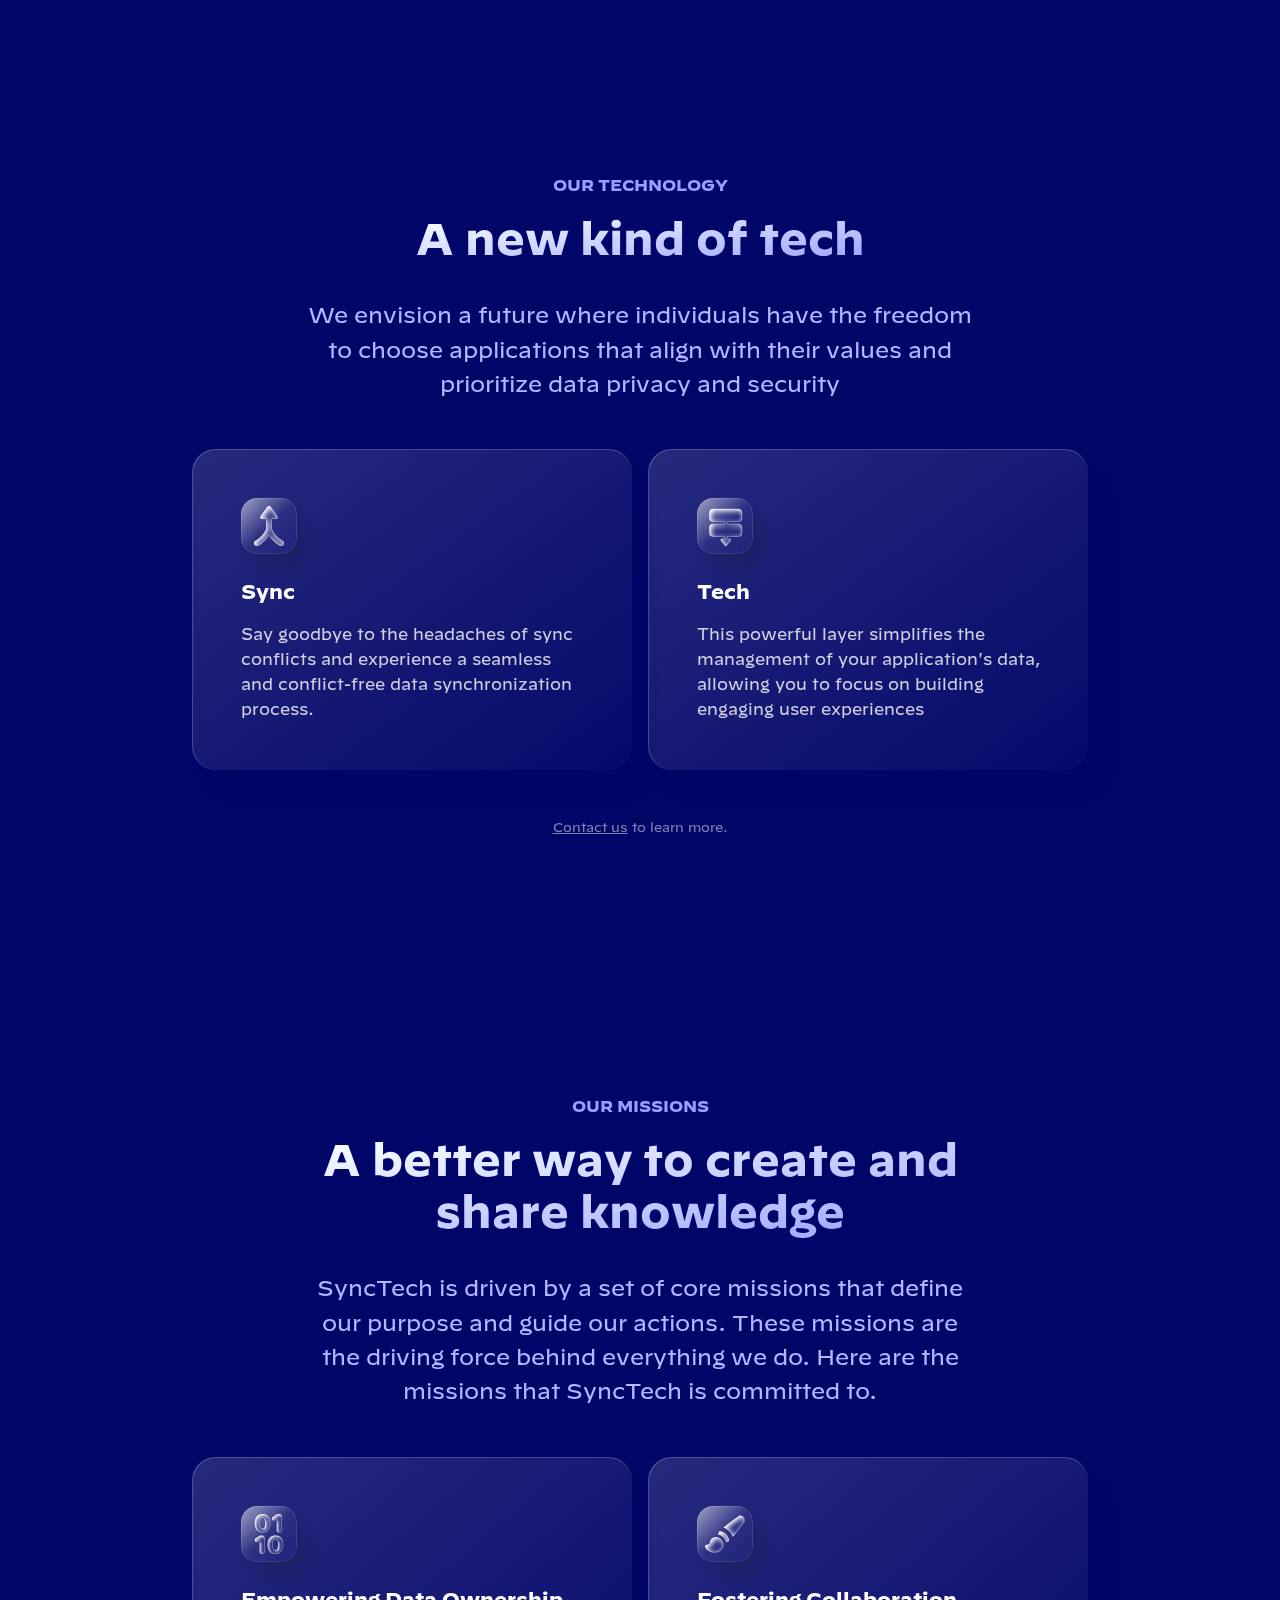
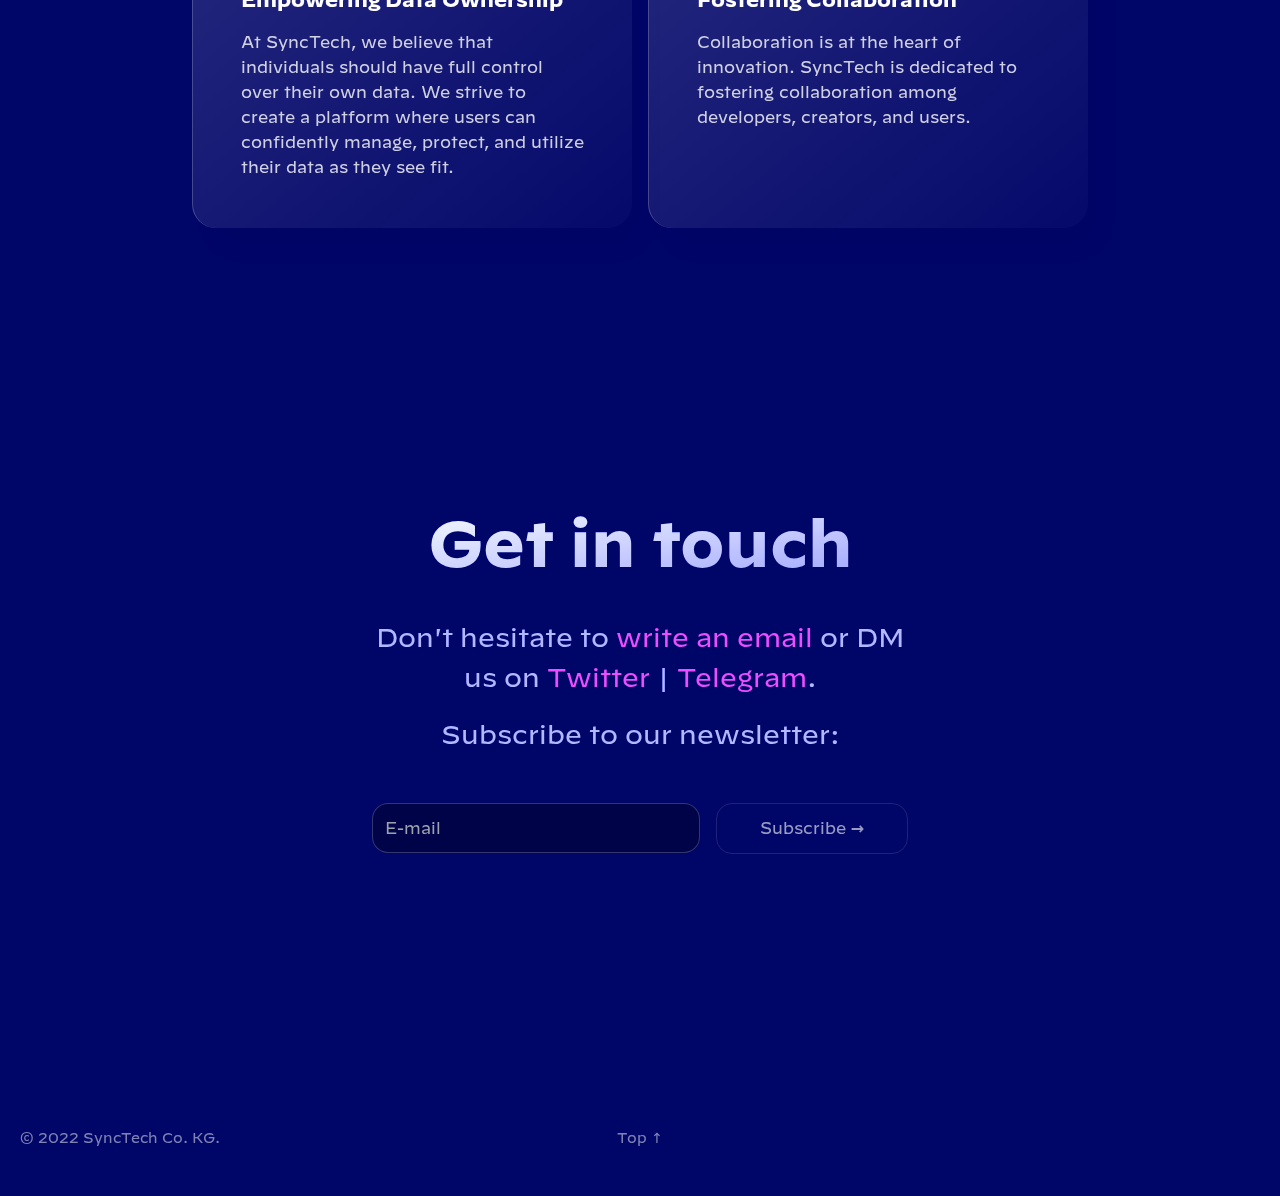
==== commit f1d5e6ad: "Update UI" ====
--- a/index.html
+++ b/index.html
@@ -183,8 +183,8 @@
             <li class="text-white/70">
               <a
                 class="link relative z-10 -mx-[.875rem] -my-[.375rem] block px-[.875rem] py-[.375rem] hover:cursor-pointer"
-                href="index.html#contact"
-                >Enter DApp</a
+                href="#launchBot"
+                >Launch Bot</a
               >
             </li>
           </div>
